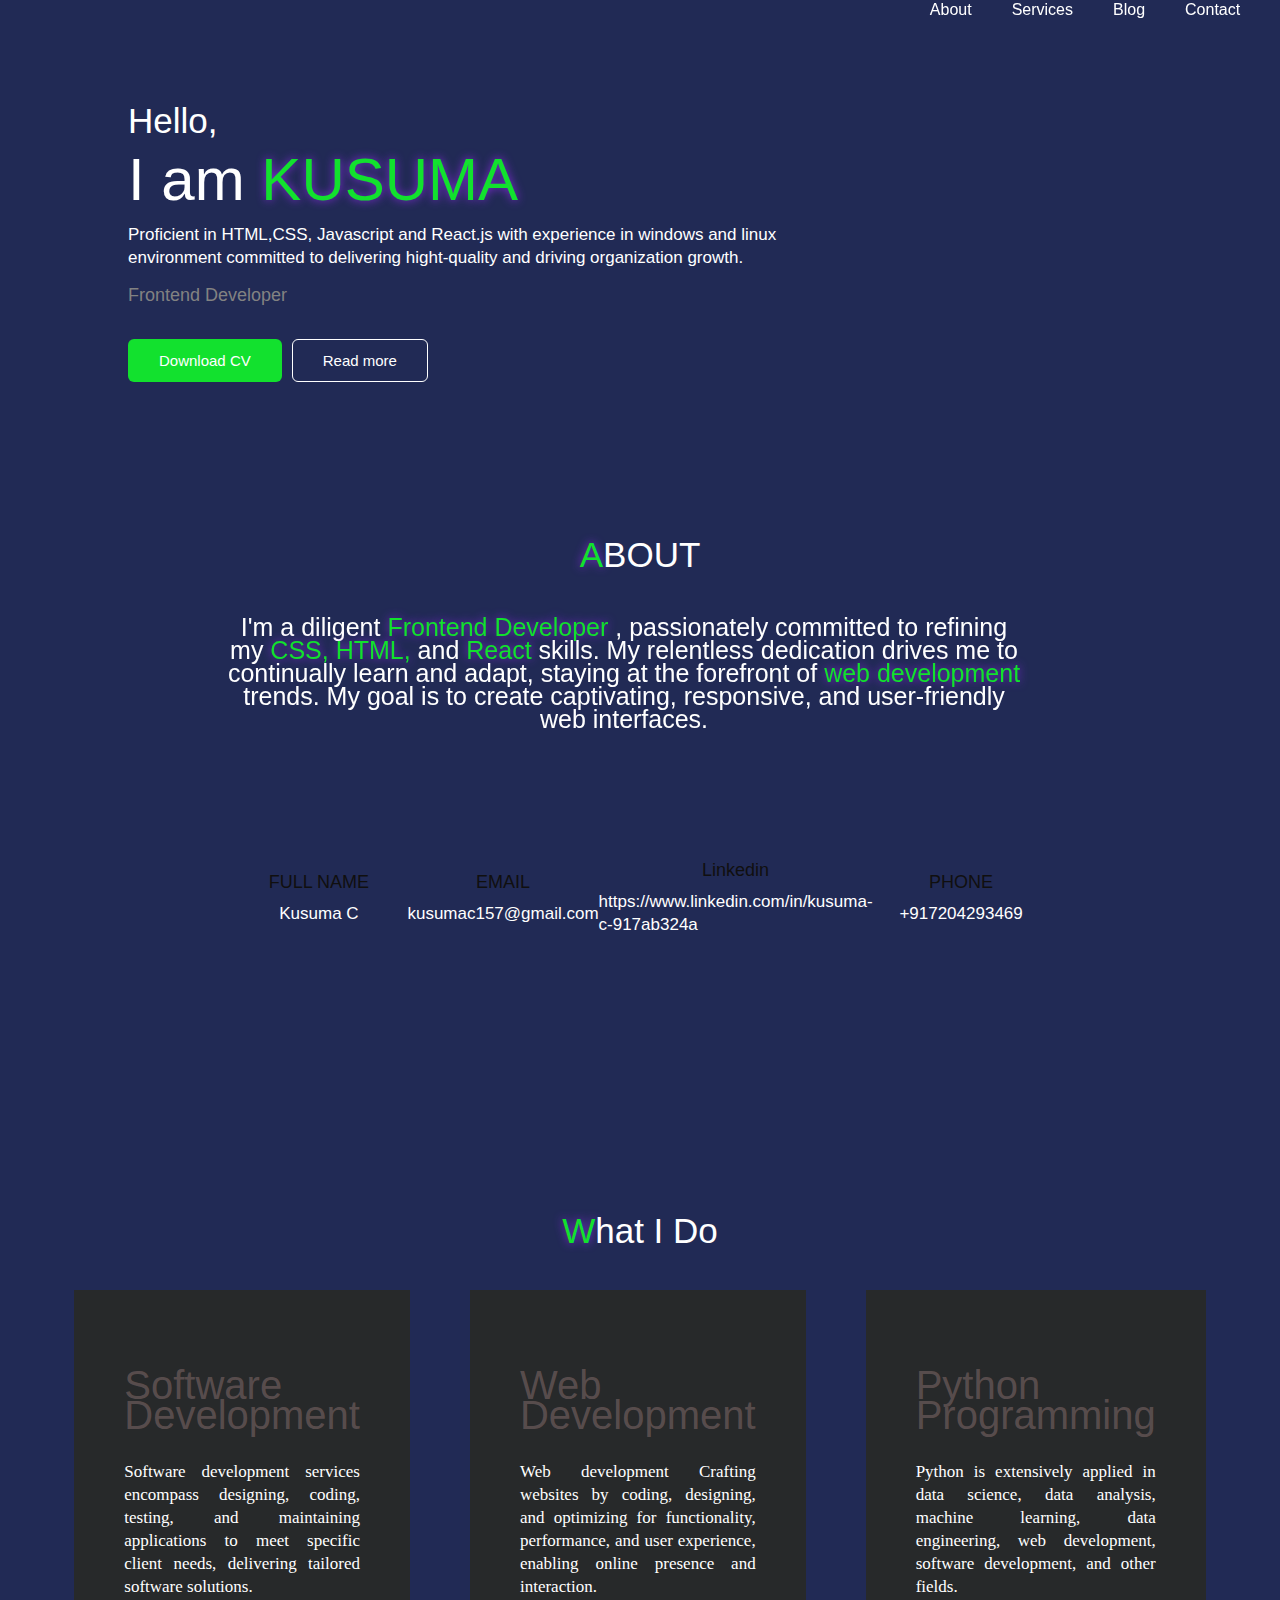
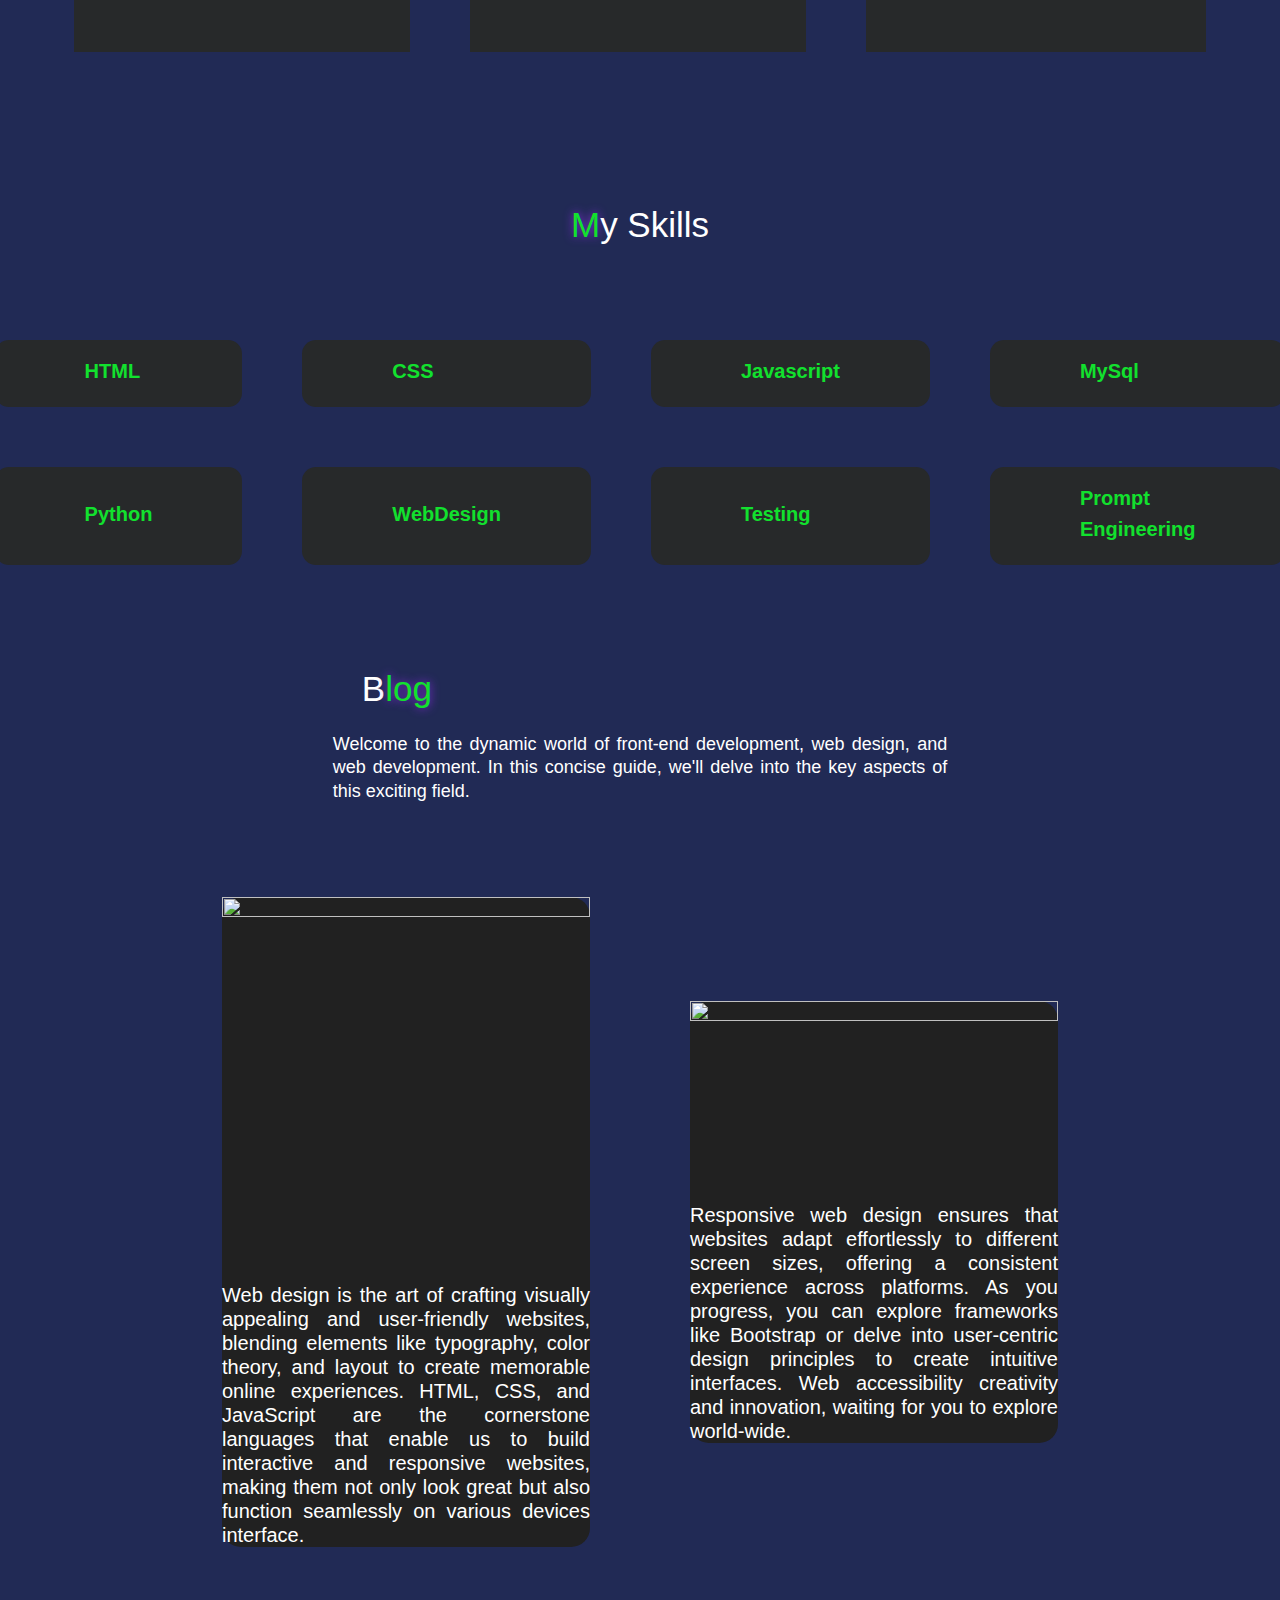
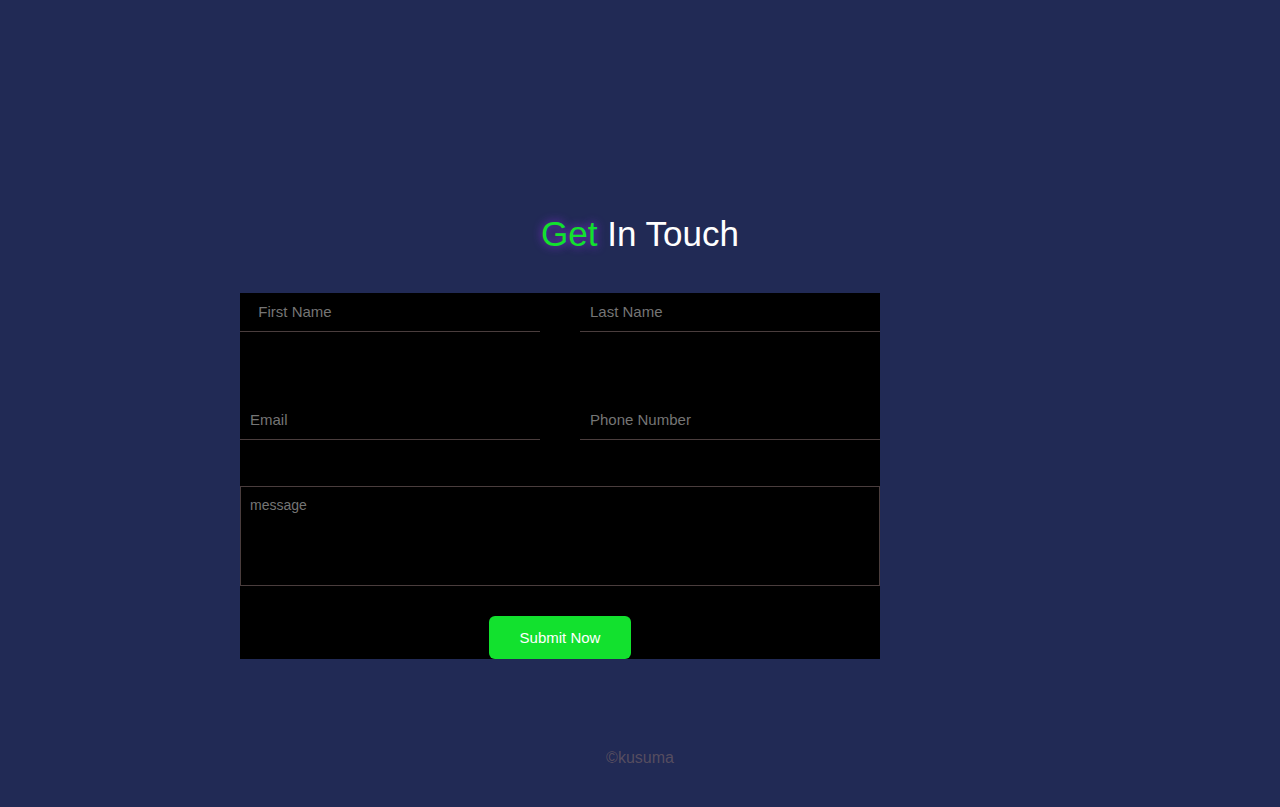
==== index.html @ 108645f9 "Update and rename port.html to index.html" ====
<!DOCTYPE html>
<html lang="en">

<head>
    <meta charset="UTF-8">
    <meta name="viewport" content="width=device-width, initial-scale=1.0">
    <link rel="stylesheet" href="port.css">
    <link rel="stylesheet" href="https://cdnjs.cloudflare.com/ajax/libs/font-awesome/6.4.2/css/all.min.css"/>
    <title> My Portfolio</title>
    
    
</head>

<body>
    <nav>
        <div class="container nav-container">
            <a href="" class="logo">
    
            </a>
            <ul>
                <li><a href="#About">About </a></li>
                <li><a href="#Services">Services</a></li>
                <li><a href="#Blog">Blog</a></li>
                <li><a href="#Contact">Contact </a></li>
            </ul>
        </div>
    </nav>
    <header>
        <div class="header-container container">
            <div class="header-left">
                <h1>
                    Hello,
                    <p class="name"> I am <span>KUSUMA</span></p>
                </h1>
                <p>Proficient in HTML,CSS, Javascript and React.js with
                    experience in windows and linux<br> environment
                    committed to delivering hight-quality and driving organization growth.
                </p>

                <h5>Frontend Developer</h5>
                <br>
                <div class="header-action-aria">
                    <a href="Kusuma C resume edited.pdf" download class="btn btn-primary">Download CV</a>
                    <a href="" class="btn">Read more</a>
                </div>
            </div>
            <div class="header-right">
                <img src="images/photo.jpg" alt="">
            </div>
    </header>
<section id="About">
        <h1><span>A</span>BOUT</h1>
        <div class="container about-container">
            <p>I'm a diligent <span>Frontend Developer </span>, passionately committed to refining my <span> CSS, HTML,
                </span> and <span> React </span> skills. My
                relentless dedication drives me to continually learn and adapt, staying at the forefront of <span>web
                    development</span> trends. My goal is to create captivating, responsive, and user-friendly web
                interfaces.</p>
        </div>
        <div class="about-content">
            <article class="about-article">
                <img src="images/man.png" alt="">
                <h5>FULL NAME</h5>
                <p>Kusuma C</p>

            </article>
            <article class="about-article">
                <img src="images/hlo.svg" alt="">
                <h5>EMAIL</h5>
                <p>kusumac157@gmail.com </p>

            </article>
            <article class="about-article">
                <img src="images/linkedin.png" alt="">
                <h5>Linkedin</h5>
                <p>https://www.linkedin.com/in/kusuma-c-917ab324a</p>

            </article>
            <article class="about-article">
                <img src="images/telephone-call.png" alt="">
                <h5>PHONE </h5>
                <p>+917204293469</p>

            </article>
        </div>
    </section>
 <section id="Services">
        <h1><span>W</span>hat I Do</h1>

        <div class="container services-container">
            <article class="services-article">
                <img src="images/software.png" alt="">
                <h2>Software Development</h2>
                <p>Software development services encompass designing, coding, testing, and maintaining applications to
                    meet specific client needs, delivering tailored software solutions.</p>
            </article>
            <article class="services-article">
                <img src="images/coding.png" alt="">
                <h2>Web
                    Development</h2>
                <p>Web development

                    Crafting websites by coding, designing, and optimizing for functionality, performance, and user
                    experience, enabling online presence and interaction.</p>
            </article>
            <article class="services-article">
                <img src="images/python.png" alt="">
                <h2>Python Programming</h2>
                <p>
        Python is extensively applied in data science, data analysis, machine learning, data engineering, web development, software development, and other fields.</p>
            </article>
        </div>
    </section>

    <section id="skills">
        <h1> <span>M</span>y Skills</h1>
        <div class="container skills-container">
            <article class="skill-article">

                <h4>HTML </h4>
            </article>
            <article class="skill-article">

                <h4>CSS</h4>
            </article>
            <article class="skill-article">

                <h4>Javascript</h4>
            </article>
            <article class="skill-article">

                <h4>MySql</h4>
            </article>
            <article class="skill-article">

                <h4>Python</h4>
            </article>
            <article class="skill-article">

                <h4>WebDesign</h4>
            </article>
            <article class="skill-article">

                <h4>Testing</h4>
            </article>
            <article class="skill-article">

                <h4>Prompt Engineering</h4>
            </article>

        </div>
    </section>


    <section id="Blog">
        <div class="row">
            <div class="header">
                <h1>B<span>log</span></h1>
                <p>Welcome to the dynamic world of front-end development, web design, and web development. In this
                    concise guide, we'll delve into the key aspects of this exciting field.</p>
            </div>
            <div class="content">
                <div class="card">

                    <img src="images/web design (1).jpg" alt="" width="20px" height="20px">
                    <br>
                    <p>
                        Web design is the art of crafting visually appealing and user-friendly websites, blending
                        elements like typography, color theory, and layout to create memorable online experiences. HTML,
                        CSS, and JavaScript are the cornerstone languages that enable us to build interactive and
                        responsive websites, making them not only look great but also function seamlessly on various
                        devices interface.

                    </p>
                </div>
                <div class="card">

                    <img src="images/web design (2).jpg" alt="" width="20px" height="10px">
                    <br>
                    <p>
                        Responsive web design ensures that websites adapt effortlessly to different screen sizes,
                        offering a consistent experience across platforms. As you progress, you can explore frameworks
                        like Bootstrap or delve into user-centric design principles to create intuitive interfaces. Web
                        accessibility creativity and innovation, waiting for you to explore world-wide.

                    </p>
                </div>
            </div>
        </div>
    </section>
    <section id="Contact">
        <h1> <span>Get</span> In Touch</h1>
        <div class="contact-container container">
            <form>
                <div class="form-top">
                    <input type="text" placeholder="  First Name" required>
                    <input type="text" placeholder="Last Name" required>
                    <input type="email" placeholder="Email" required>
                    <input type="number" placeholder="Phone Number" required>

                </div>
                <div class="form-bottom">
                    <textarea name="message" placeholder="message"></textarea>
                    <button type="submit" class="btn btn-primary">Submit Now</button>
                </div>
            </form>
        </div>
    </section>
    <footer>
        &copy;kusuma 

    </footer>
    <script src="main.js"></script>

</body>
</html>
---- port.css ----
* {
  margin: 0;
  padding: 0;
  box-sizing: border-box;
  text-decoration: none;
  list-style: none;
  text-align: justify;
  font-family: "Lucida Grande", "Lucida Sans", Arial, sans-serif;
}
:root {
  --color-white: #ffffff;
  --color-light: #828282;
  --color-primary: #12e12e;
  --color-dark: #27292a;
  --color-border: #7e686895;
  --color-bg: rgb(33, 42, 85);
}
body {
  text-align: justify;
  background: var(--color-bg);
  color: var(--color-white);
}
h1 {
  font-size: 35px;
  font-weight: 40;
  color: white;
  line-height: 30px;
  margin: 1rem 0;
}
h2 {
  margin: 0%;
  font-size: 40px;
  font-weight: 500;
  line-height: 30px;
  color: var(--color-border);
}
h4 {
  font-size: 20px;
  font-weight: 600;
  line-height: 31px;
  color: var(--color-primary);
}
h5 {
  font-size: 18px;
  font-weight: 500;
  line-height: 20px;
  color: rgb(16, 15, 15);
}
p {
  color: var(--color-white);
  font-size: 17px;
  line-height: 23px;
}
.btn {
  display: inline-block;
  width: fit-content;
  border: 1px solid white;
  padding: 12px 30px;
  font-size: 15px;
  font-weight: 500;
  transition: 0.4s ease;
  color: #ffff;
  border-radius: 6px;
}
.btn:hover {
  background: white;
  color: var(--color-bg);
  border-color: transparent;
}
.btn-primary {
  background: var(--color-primary);
  border-color: transparent;
}
.container {
  max-width: 160px;
  width: 90%;
  margin: 0 auto;
}
nav {
  height: 20px;
  width: 100%;
  position: fixed;
  top: 0;
  right: 0;
}
.nav-container {
  height: 100%;
  justify-content: center;
  align-items: center;
  display: flex;
}

ul {
  display: block;
  list-style-type: disc;
  margin-block-start: 1em;
  margin-block-end: 1em;
  margin-inline-start: 950px;
  margin-inline-end: 100px;
  padding-inline-start: 40px;
}
.logo h2 {
  color: white;
  font-size: 32px;
}
.nav-container ul {
  display: flex;
  align-items: center;
  gap: 40px;
}
.nav-container ul li a {
  color: #ffffff;
  font-size: 16px;
  font-weight: 400;
  transition: 0.4s ease;
}
.nav-container ul li a:hover {
  color: var(--color-primary);
}
span {
  color: var(--color-primary);
  text-shadow: 0 0 10px blueviolet;
}
header {
  margin-top: 90px;
}

.header-container {
  display: grid;
  grid-template-columns: 548% 120%;
  align-items: center;
  margin-left: 10%;
}
img {
  width: 170%;
  display: block;
}
.header-container p {
  width: 90%;
  margin: 2rem 0 1rem;
  font-style: normal;
}
.name {
  width: 50px;
  font-size: 60px;
  font-weight: 500;
}
.header-container h5 {
  margin: 1rem 0;
  color: var(--color-light);
}
.header-action-aria {
  display: flex;
  gap: 10px;
  align-items: center;
}
#About {
  padding-top: 0px;
}
section > h1 {
  text-align: center;
  margin-bottom: 44px;
  margin-top: 158px;
}
.about-container p {
  margin: 2px auto;
  width: 62%;
  position: absolute;
  margin-left: -26%;
  font-style: normal;
  font-weight: 55px;
  text-align: center;
  font-size: 25px;
}

.about-content {
  margin-top: 600%;
  display: grid;
  margin: 280px 18%;
  grid-template-columns: repeat(4, 1fr);
  justify-content: center;
  align-items: center;
}
.about-article {
  display: flex;
  justify-content: center;
  align-items: center;
  flex-direction: column;
  margin: auto;
  gap: 10px;
  text-align: center;
}
.about-article img {
  width: 62px;
}
#Services {
  padding-top: 0px;
}

.services-container {
  display: grid;
  grid-template-columns: repeat(3, 1fr);
  gap: 60px;
  margin-top: 40px;
  justify-content: center;
}
.services-article {
  background: var(--color-dark);
  display: flex;
  flex-direction: column;
  gap: 30px;
  padding: 50px;
  border-bottom: 4px solid transparent;
}
.services-article:hover {
  border-color: var(--color-primary);
}
.services-article img {
  width: 40px;
}
.services-article p {
  font-family: "Times New Roman", Times, serif;
}

#skills {
  padding-top: 0px;
}

.skills-container {
  display: grid;
  grid-template-columns: repeat(4, 1fr);
  gap: 60px;
  margin-top: 100px;
  justify-content: center;
  text-align: center;
}
.skill-article {
  background-color: var(--color-dark);
  display: flex;
  flex-direction: column;
  text-align: center;
  justify-content: center;
  padding: 16px 90px;
  border-radius: 14px;

  border-bottom: 4px solid transparent;
}
.skill-article:hover {
  border-color: var(--color-primary);
}

#Blog .row {
  width: 80%;
  margin: auto;
}
#Blog .row .header {
  width: 60%;
  text-align: center;
  margin: auto;
}
#Blog .row .header h1 {
  padding-top: 80px;
  gap: 19px;
}
.header h1 {
  margin: 29px;
}
#Blog .row .header p {
  margin-top: 15px;
  font-size: 18px;
  line-height: 1.3;
}
.content .card img {
  width: 100%;
  height: auto;
}
.content .card p {
  font-size: 20px;
  line-height: 1.2;
}
.content {
  display: flex;
  align-items: center;
  justify-content: space-between;
  margin: 44px;
}
.content .card {
  flex: 2;
  margin: 50px 50px;
  box-shadow: 0px 4px 0px rgba(0, 0, 0, 0, 1);
  background-color: #212121;
  border-radius: 19px;
}

#Contact {
  padding-top: 20px;
}
.contact-container {
  margin-top: 40px;
}
form {
  width: 50%;
  height: auto;
  margin: 0 auto;
  position: absolute;
  margin-left: -25%;
  background-color: black;
}
.form-top {
  display: grid;
  grid-template-columns: 1fr 1fr;
  gap: 40px;
}
form input {
  padding: 10px;
  background: transparent;
  margin-bottom: 30px;
  color: var(--color-light);
  border: none;
  box-shadow: 0 1px 0 0 var(--color-border);
  transition: 0.4s ease;
  font-size: 15px;
  line-height: 18px;
  font-weight: 500;
}
form input:focus {
  border-bottom: 1px solid blueviolet;
  color: var(--color-primary);
  box-shadow: none;
}
.form-bottom {
  display: flex;
  flex-direction: column;
  gap: 30px;
  align-items: center;
}
.form-bottom textarea {
  width: 100%;
  padding: 9px;
  height: 100px;
  background: transparent;
  resize: none;
  font-size: 14px;
  line-height: 18px;
  font-weight: 500;
  margin-top: 17px;
  border: 1px solid var(--color-border);
  color: var(--color-primary);
}
.form-bottom textarea :focus {
  border-bottom: 1px solid blueviolet;
}

footer {
  margin-top: 500px;
  margin-bottom: 40px;
  text-align: center;
  color: var(--color-border);
}
.naWinScroll {
  background: var(--color-dark);
  box-shadow: 0 0.1rem rgba(0, 0, 0, 0, 7);
}
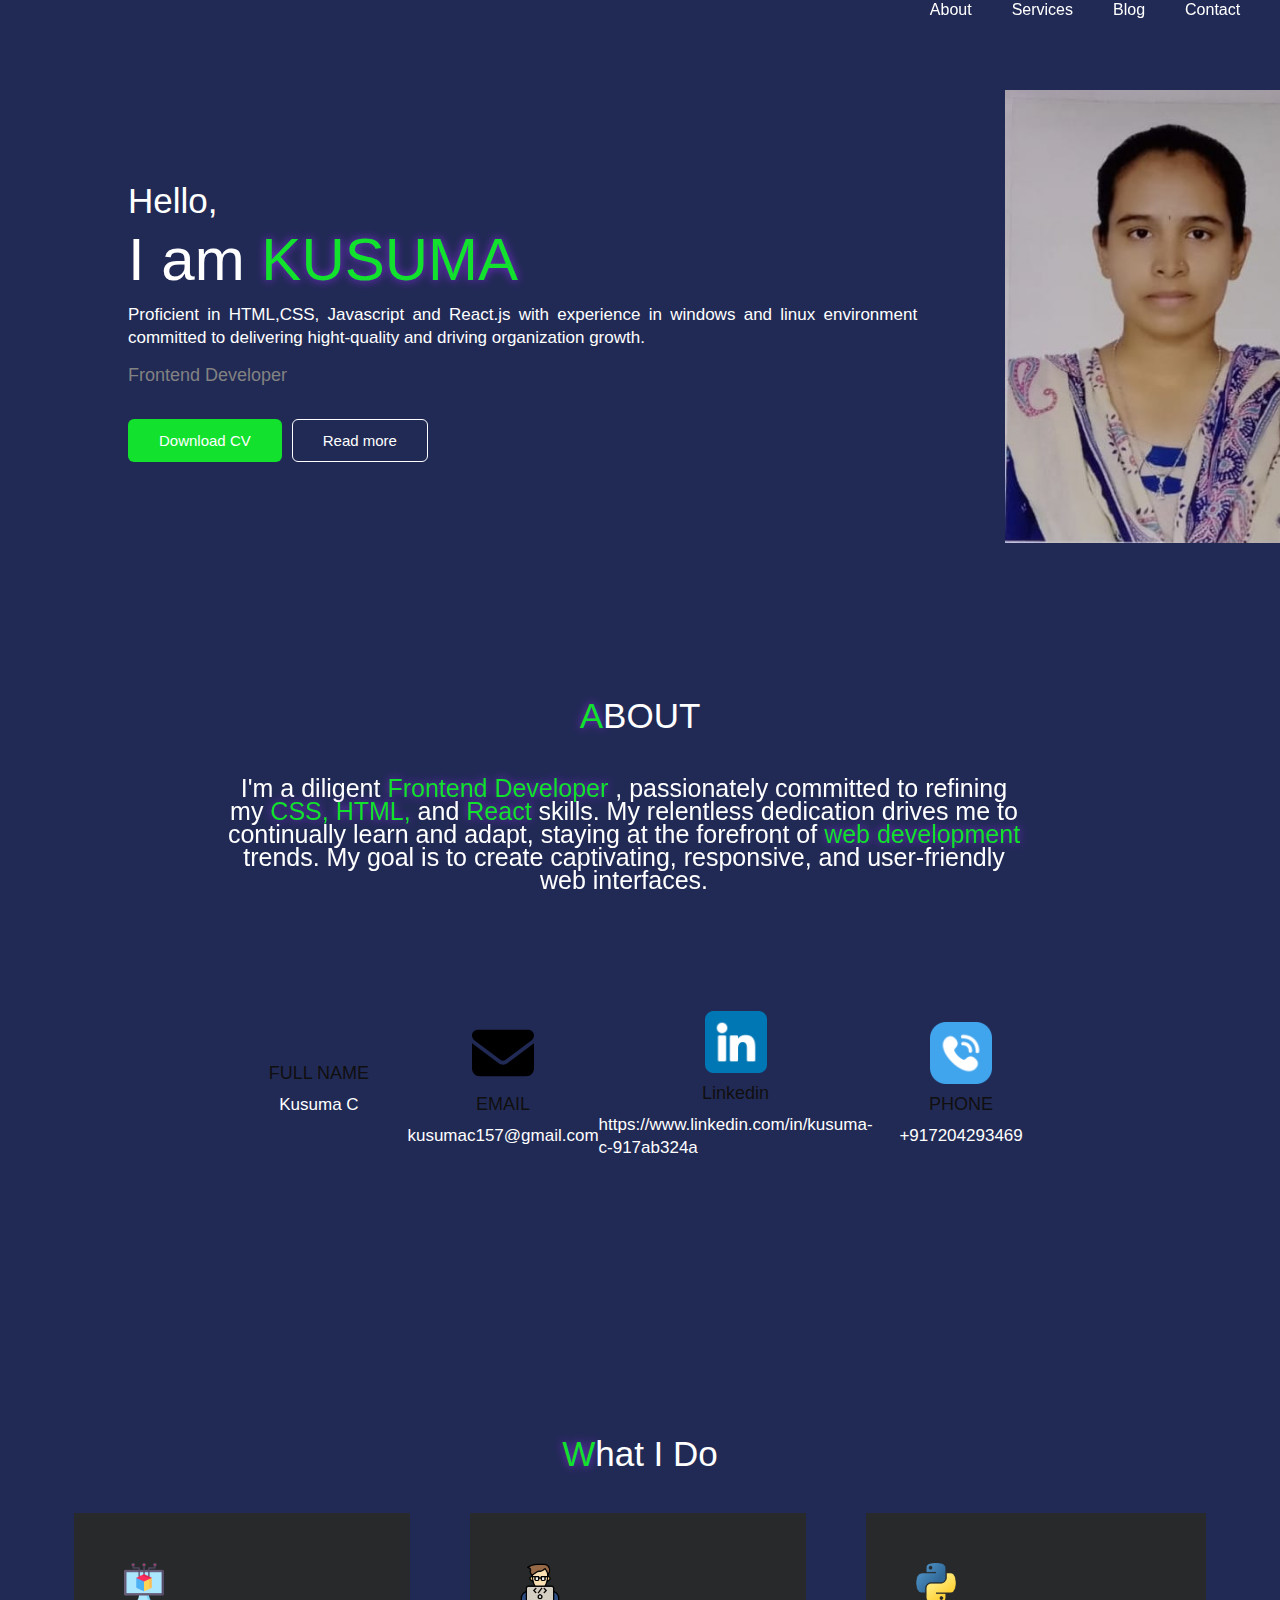
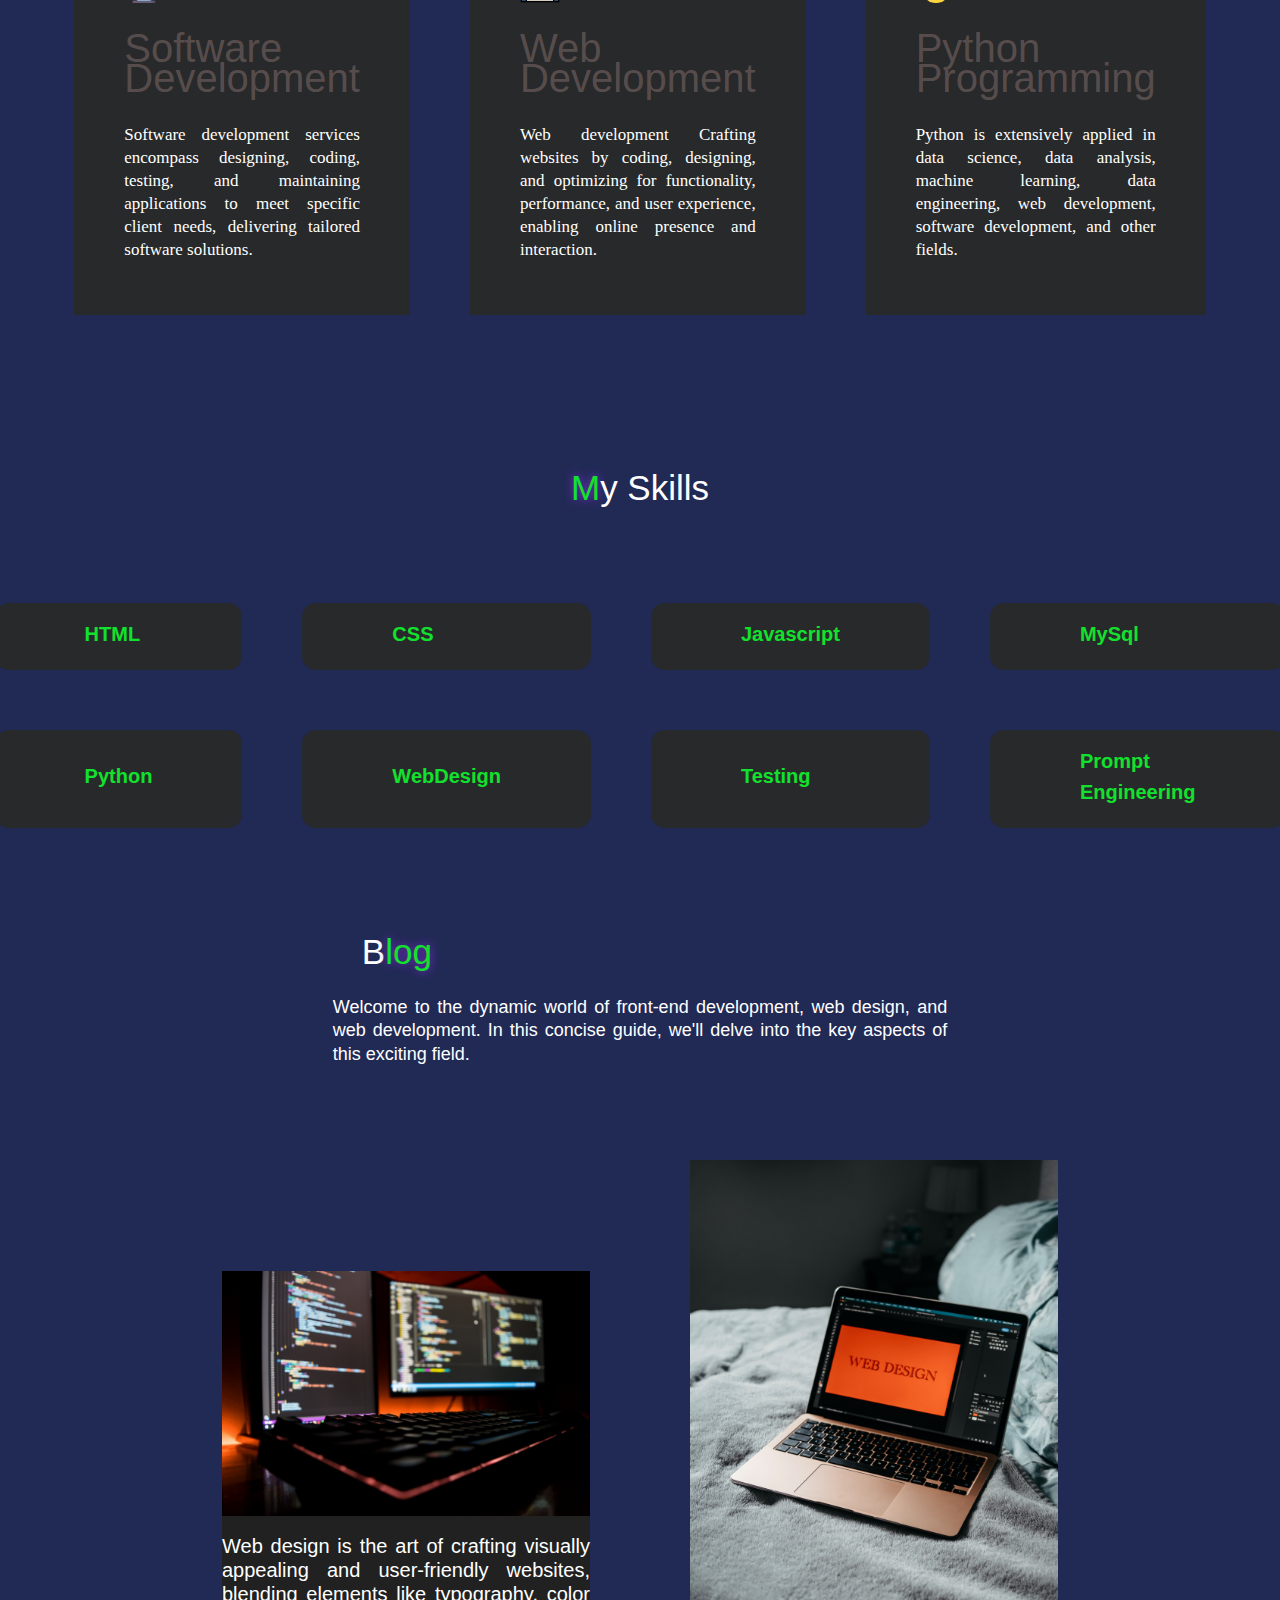
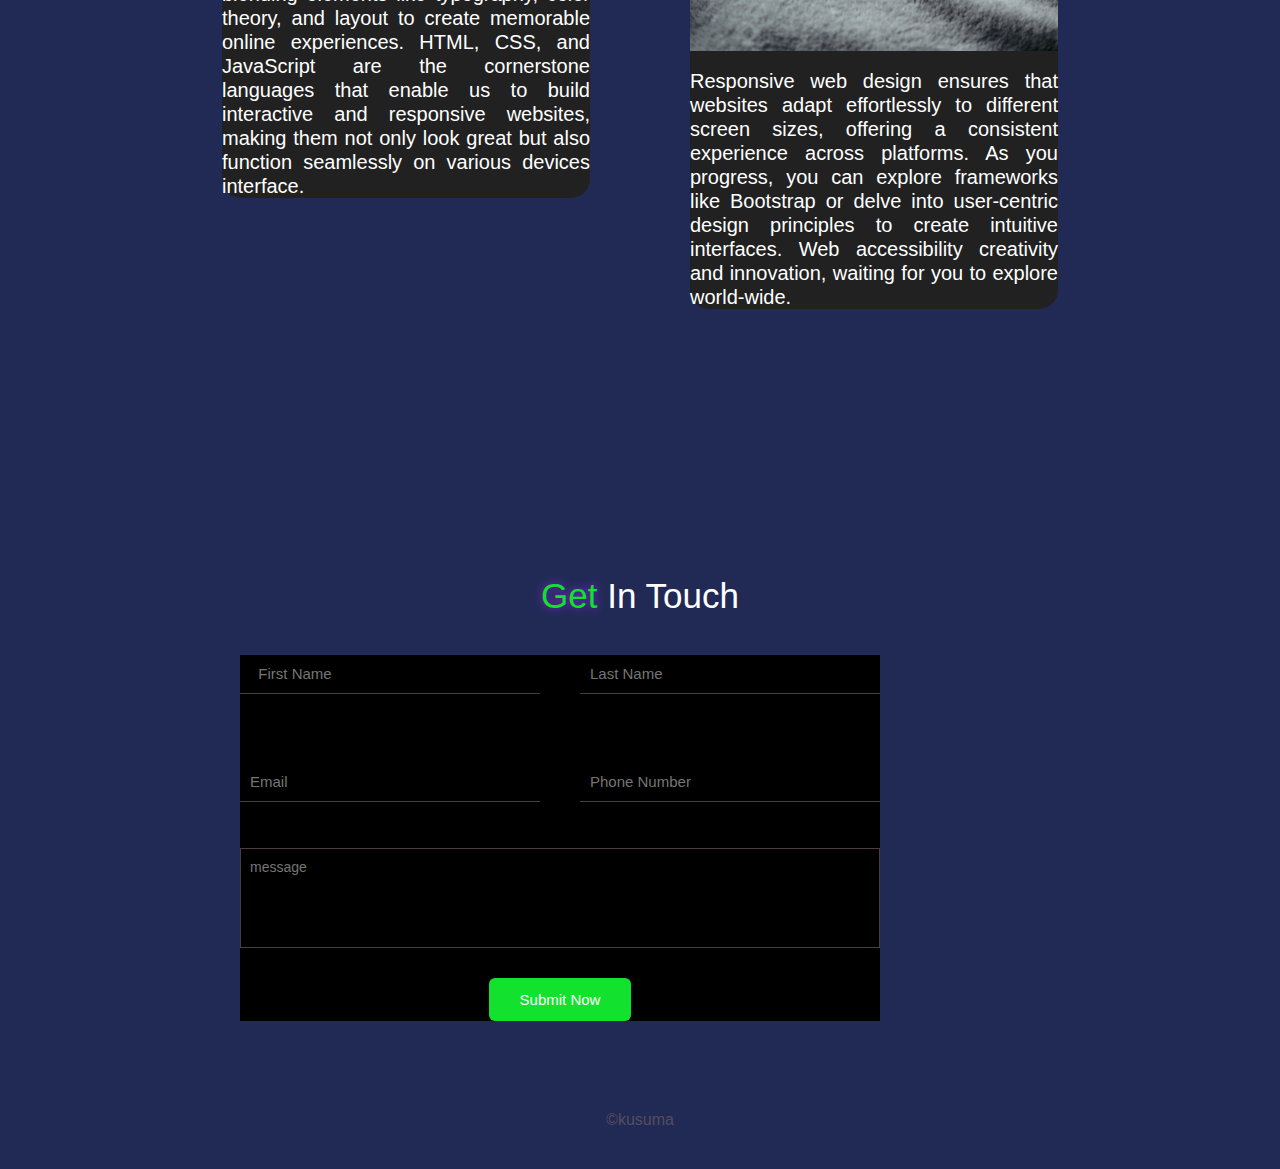
==== commit 739c1a8b: "Update index.html" ====
--- a/index.html
+++ b/index.html
@@ -5,24 +5,26 @@
     <meta charset="UTF-8">
     <meta name="viewport" content="width=device-width, initial-scale=1.0">
     <link rel="stylesheet" href="port.css">
-    <link rel="stylesheet" href="https://cdnjs.cloudflare.com/ajax/libs/font-awesome/6.4.2/css/all.min.css"/>
+    <link rel="stylesheet" href="https://cdnjs.cloudflare.com/ajax/libs/font-awesome/6.4.2/css/all.min.css" />
     <title> My Portfolio</title>
-    
-    
+
+
 </head>
 
 <body>
     <nav>
         <div class="container nav-container">
             <a href="" class="logo">
-    
+
             </a>
-            <ul>
-                <li><a href="#About">About </a></li>
-                <li><a href="#Services">Services</a></li>
-                <li><a href="#Blog">Blog</a></li>
-                <li><a href="#Contact">Contact </a></li>
-            </ul>
+            <div id="links">
+                <ul>
+                    <li><a href="#About">About </a></li>
+                    <li><a href="#Services">Services</a></li>
+                    <li><a href="#Blog">Blog</a></li>
+                    <li><a href="#Contact">Contact </a></li>
+                </ul>
+            </div>
         </div>
     </nav>
     <header>
@@ -33,7 +35,7 @@
                     <p class="name"> I am <span>KUSUMA</span></p>
                 </h1>
                 <p>Proficient in HTML,CSS, Javascript and React.js with
-                    experience in windows and linux<br> environment
+                    experience in windows and linux environment
                     committed to delivering hight-quality and driving organization growth.
                 </p>
 
@@ -48,7 +50,7 @@
                 <img src="images/photo.jpg" alt="">
             </div>
     </header>
-<section id="About">
+    <section id="About">
         <h1><span>A</span>BOUT</h1>
         <div class="container about-container">
             <p>I'm a diligent <span>Frontend Developer </span>, passionately committed to refining my <span> CSS, HTML,
@@ -58,22 +60,22 @@
                 interfaces.</p>
         </div>
         <div class="about-content">
-            <article class="about-article">
+            <article class="about-article" id="fn">
                 <img src="images/man.png" alt="">
                 <h5>FULL NAME</h5>
                 <p>Kusuma C</p>
 
             </article>
-            <article class="about-article">
+            <article class="about-article" id="em">
                 <img src="images/hlo.svg" alt="">
                 <h5>EMAIL</h5>
                 <p>kusumac157@gmail.com </p>
 
             </article>
             <article class="about-article">
-                <img src="images/linkedin.png" alt="">
-                <h5>Linkedin</h5>
-                <p>https://www.linkedin.com/in/kusuma-c-917ab324a</p>
+                <img src="images/linkedin.png" alt="" id="lin">
+                <h5 id="lin">Linkedin</h5>
+                <p id="linn">https://www.linkedin.com/in/kusuma-c-917ab324a</p>
 
             </article>
             <article class="about-article">
@@ -84,7 +86,7 @@
             </article>
         </div>
     </section>
- <section id="Services">
+    <section id="Services">
         <h1><span>W</span>hat I Do</h1>
 
         <div class="container services-container">
@@ -107,7 +109,8 @@
                 <img src="images/python.png" alt="">
                 <h2>Python Programming</h2>
                 <p>
-        Python is extensively applied in data science, data analysis, machine learning, data engineering, web development, software development, and other fields.</p>
+                    Python is extensively applied in data science, data analysis, machine learning, data engineering,
+                    web development, software development, and other fields.</p>
             </article>
         </div>
     </section>
@@ -115,6 +118,7 @@
     <section id="skills">
         <h1> <span>M</span>y Skills</h1>
         <div class="container skills-container">
+
             <article class="skill-article">
 
                 <h4>HTML </h4>
@@ -123,6 +127,7 @@
 
                 <h4>CSS</h4>
             </article>
+
             <article class="skill-article">
 
                 <h4>Javascript</h4>
@@ -207,10 +212,11 @@
         </div>
     </section>
     <footer>
-        &copy;kusuma 
+        &copy;kusuma
 
     </footer>
     <script src="main.js"></script>
 
 </body>
+
 </html>
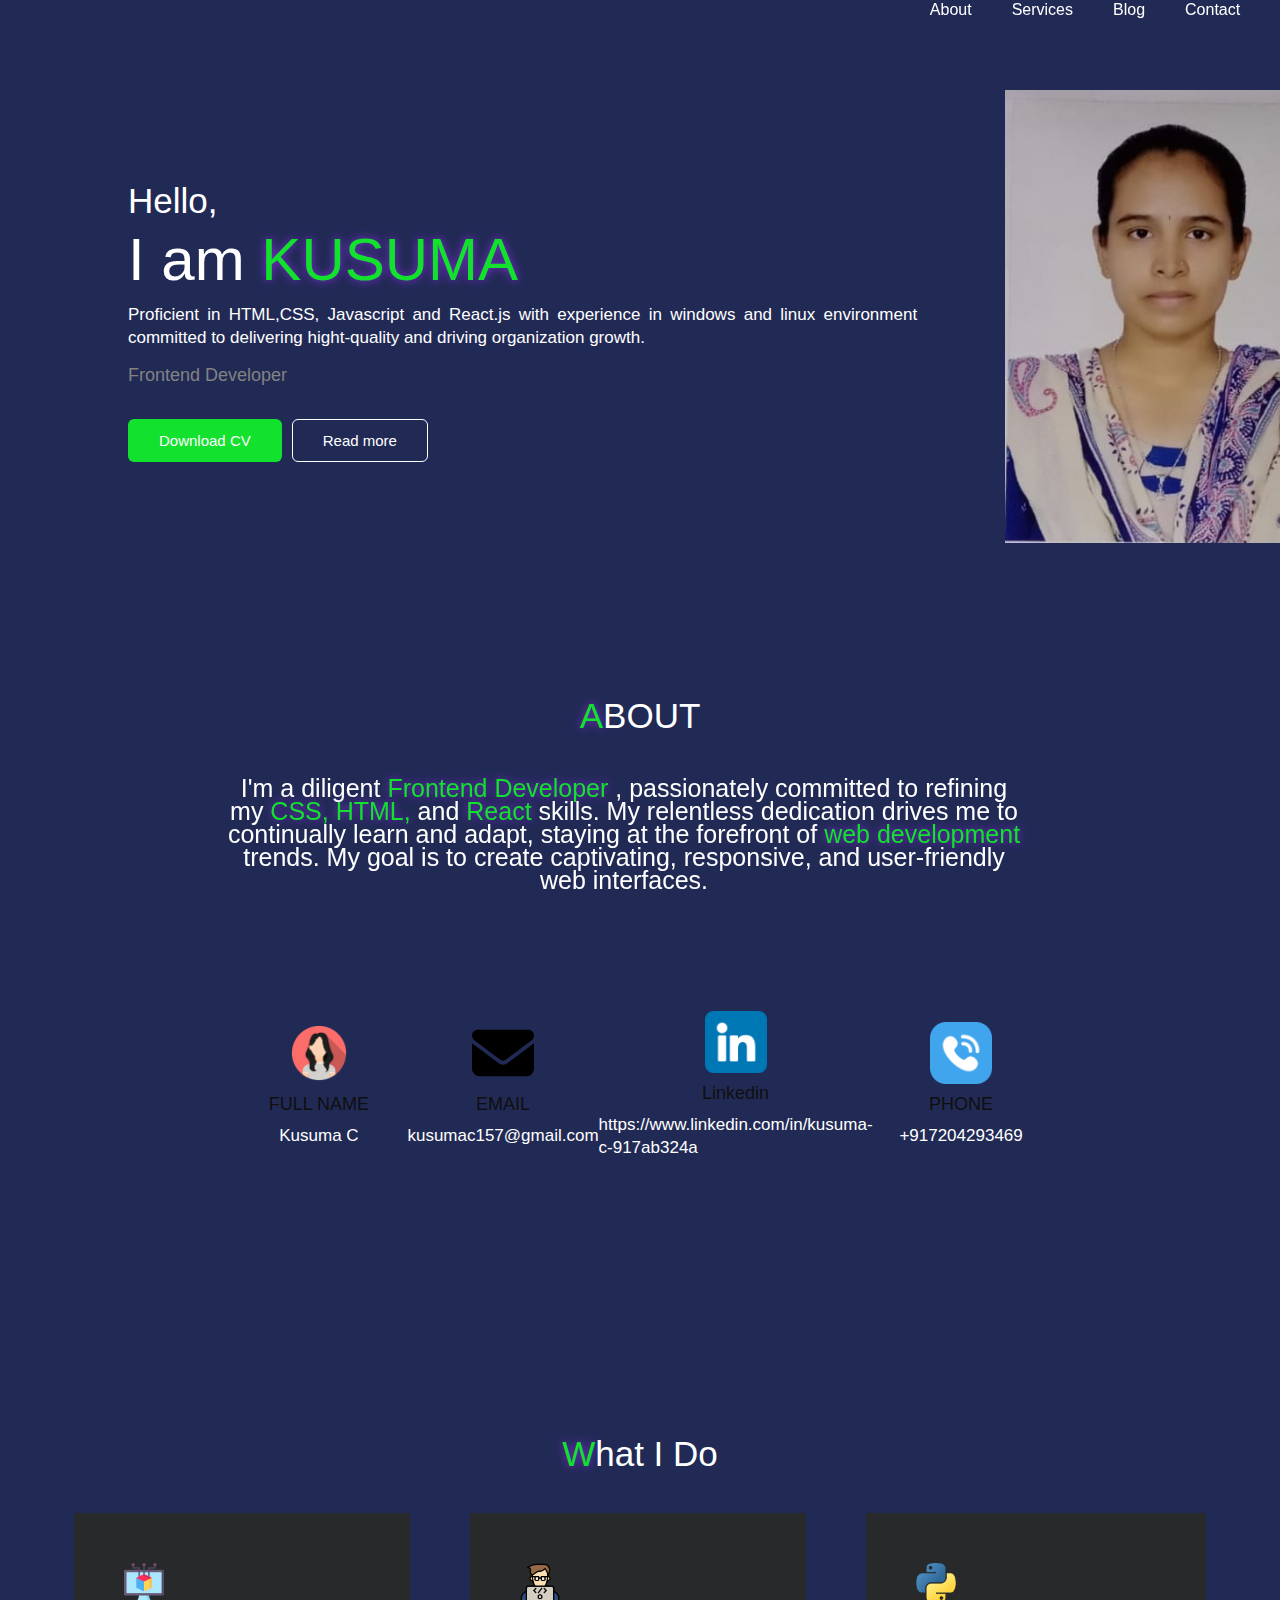
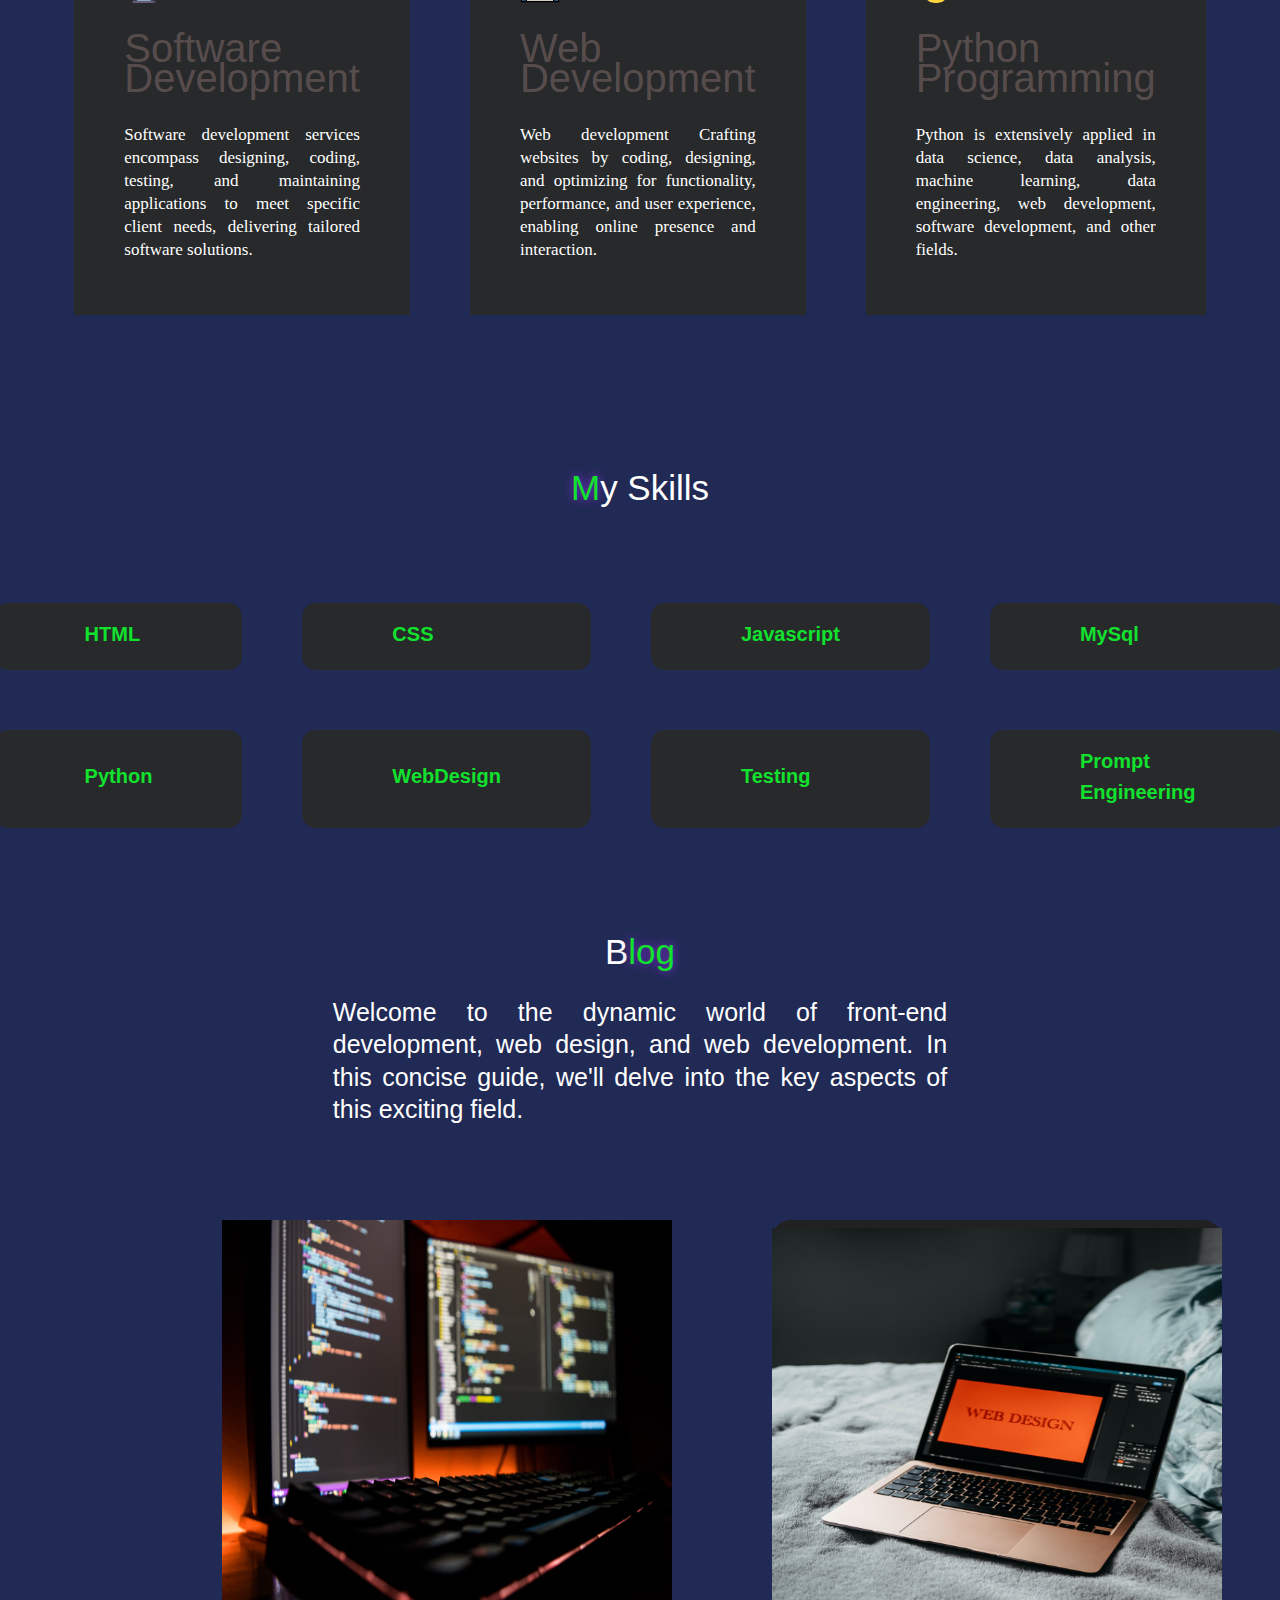
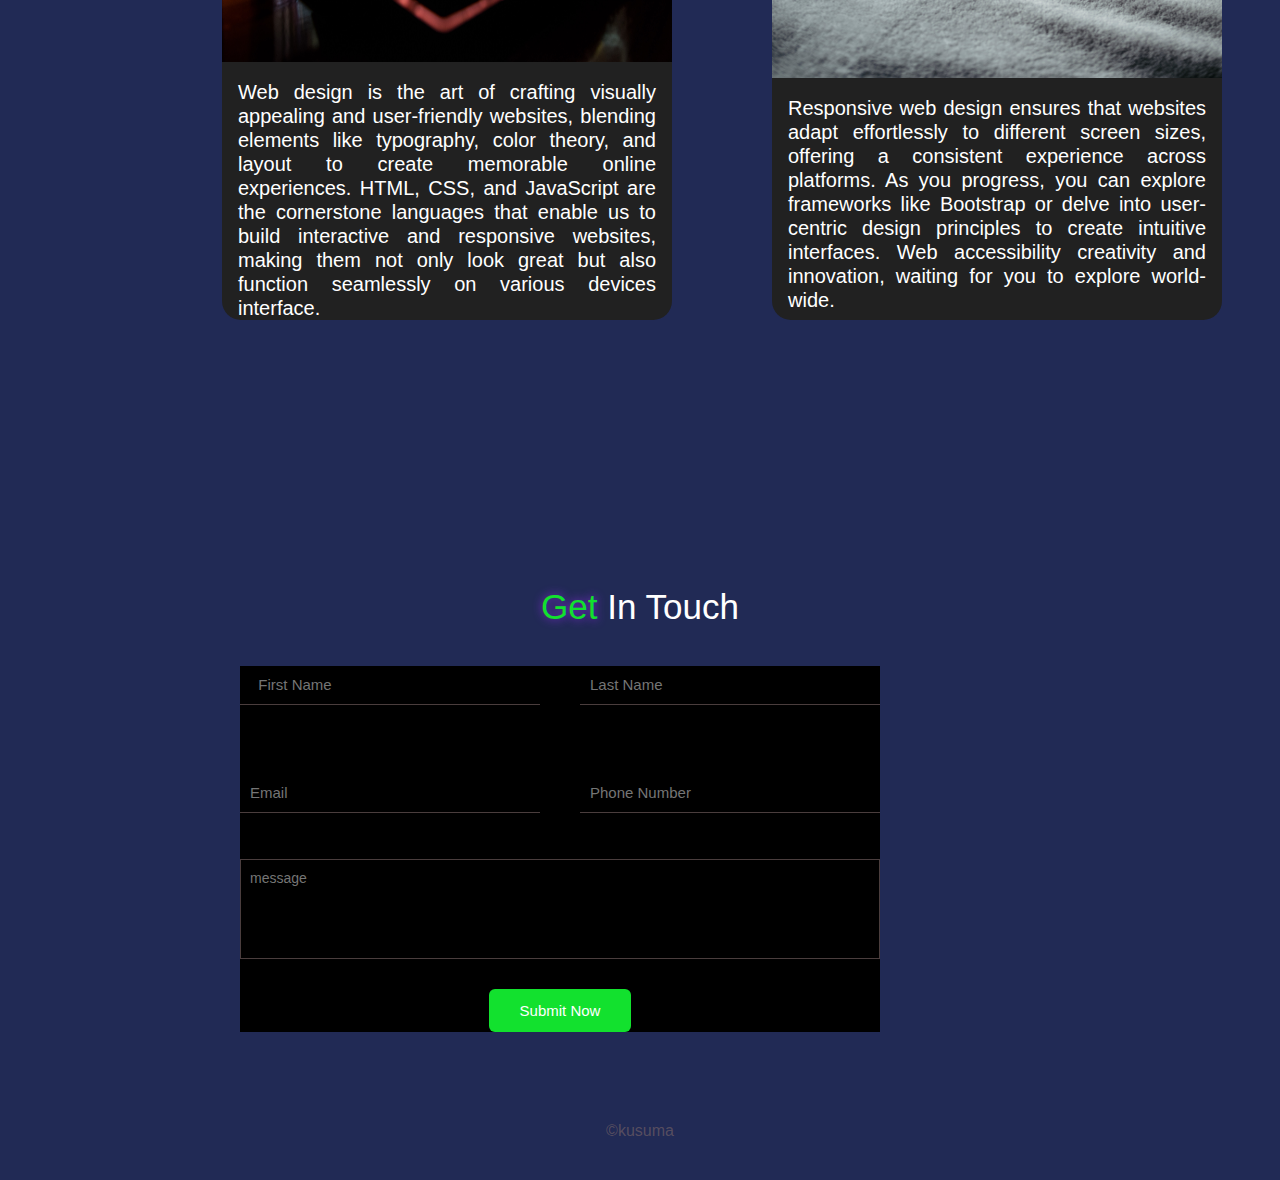
==== commit 644fd951: "Update index.html" ====
--- a/index.html
+++ b/index.html
@@ -61,7 +61,7 @@
         </div>
         <div class="about-content">
             <article class="about-article" id="fn">
-                <img src="images/man.png" alt="">
+                <img src="images/girl.png" alt="">
                 <h5>FULL NAME</h5>
                 <p>Kusuma C</p>
 
--- a/port.css
+++ b/port.css
@@ -7,6 +7,7 @@
   text-align: justify;
   font-family: "Lucida Grande", "Lucida Sans", Arial, sans-serif;
 }
+
 :root {
   --color-white: #ffffff;
   --color-light: #828282;
@@ -15,11 +16,13 @@
   --color-border: #7e686895;
   --color-bg: rgb(33, 42, 85);
 }
+
 body {
   text-align: justify;
   background: var(--color-bg);
   color: var(--color-white);
 }
+
 h1 {
   font-size: 35px;
   font-weight: 40;
@@ -27,6 +30,7 @@
   line-height: 30px;
   margin: 1rem 0;
 }
+
 h2 {
   margin: 0%;
   font-size: 40px;
@@ -34,23 +38,27 @@
   line-height: 30px;
   color: var(--color-border);
 }
+
 h4 {
   font-size: 20px;
   font-weight: 600;
   line-height: 31px;
   color: var(--color-primary);
 }
+
 h5 {
   font-size: 18px;
   font-weight: 500;
   line-height: 20px;
   color: rgb(16, 15, 15);
 }
+
 p {
   color: var(--color-white);
   font-size: 17px;
   line-height: 23px;
 }
+
 .btn {
   display: inline-block;
   width: fit-content;
@@ -62,20 +70,24 @@
   color: #ffff;
   border-radius: 6px;
 }
+
 .btn:hover {
   background: white;
   color: var(--color-bg);
   border-color: transparent;
 }
+
 .btn-primary {
   background: var(--color-primary);
   border-color: transparent;
 }
+
 .container {
   max-width: 160px;
   width: 90%;
   margin: 0 auto;
 }
+
 nav {
   height: 20px;
   width: 100%;
@@ -83,6 +95,7 @@
   top: 0;
   right: 0;
 }
+
 .nav-container {
   height: 100%;
   justify-content: center;
@@ -99,28 +112,34 @@
   margin-inline-end: 100px;
   padding-inline-start: 40px;
 }
+
 .logo h2 {
   color: white;
   font-size: 32px;
 }
+
 .nav-container ul {
   display: flex;
   align-items: center;
   gap: 40px;
 }
+
 .nav-container ul li a {
   color: #ffffff;
   font-size: 16px;
   font-weight: 400;
   transition: 0.4s ease;
 }
+
 .nav-container ul li a:hover {
   color: var(--color-primary);
 }
+
 span {
   color: var(--color-primary);
   text-shadow: 0 0 10px blueviolet;
 }
+
 header {
   margin-top: 90px;
 }
@@ -131,37 +150,45 @@
   align-items: center;
   margin-left: 10%;
 }
+
 img {
   width: 170%;
   display: block;
 }
+
 .header-container p {
   width: 90%;
   margin: 2rem 0 1rem;
   font-style: normal;
 }
+
 .name {
   width: 50px;
   font-size: 60px;
   font-weight: 500;
 }
+
 .header-container h5 {
   margin: 1rem 0;
   color: var(--color-light);
 }
+
 .header-action-aria {
   display: flex;
   gap: 10px;
   align-items: center;
 }
+
 #About {
   padding-top: 0px;
 }
-section > h1 {
+
+section>h1 {
   text-align: center;
   margin-bottom: 44px;
   margin-top: 158px;
 }
+
 .about-container p {
   margin: 2px auto;
   width: 62%;
@@ -181,6 +208,7 @@
   justify-content: center;
   align-items: center;
 }
+
 .about-article {
   display: flex;
   justify-content: center;
@@ -190,9 +218,11 @@
   gap: 10px;
   text-align: center;
 }
+
 .about-article img {
   width: 62px;
 }
+
 #Services {
   padding-top: 0px;
 }
@@ -204,6 +234,7 @@
   margin-top: 40px;
   justify-content: center;
 }
+
 .services-article {
   background: var(--color-dark);
   display: flex;
@@ -212,12 +243,15 @@
   padding: 50px;
   border-bottom: 4px solid transparent;
 }
+
 .services-article:hover {
   border-color: var(--color-primary);
 }
+
 .services-article img {
   width: 40px;
 }
+
 .services-article p {
   font-family: "Times New Roman", Times, serif;
 }
@@ -234,6 +268,7 @@
   justify-content: center;
   text-align: center;
 }
+
 .skill-article {
   background-color: var(--color-dark);
   display: flex;
@@ -245,6 +280,7 @@
 
   border-bottom: 4px solid transparent;
 }
+
 .skill-article:hover {
   border-color: var(--color-primary);
 }
@@ -253,37 +289,62 @@
   width: 80%;
   margin: auto;
 }
+
 #Blog .row .header {
   width: 60%;
   text-align: center;
   margin: auto;
 }
+
 #Blog .row .header h1 {
   padding-top: 80px;
   gap: 19px;
-}
+  text-align: center;
+}
+
 .header h1 {
   margin: 29px;
 }
+
+
 #Blog .row .header p {
   margin-top: 15px;
-  font-size: 18px;
+  font-size: 25px;
   line-height: 1.3;
 }
+
+.content .card {
+  width: 500px;
+  height: 700px;
+  display: flex;
+  flex-direction: column;
+  justify-content: center;
+  align-items: center;
+}
+
+.content .card:hover {
+  border-width: 1.5px;
+  border-bottom: #12e12e;
+}
+
 .content .card img {
-  width: 100%;
-  height: auto;
-}
+  width: 450px;
+  height: 450px;
+}
+
 .content .card p {
   font-size: 20px;
   line-height: 1.2;
-}
+  padding: 0px 16px 0px 16px
+}
+
 .content {
   display: flex;
   align-items: center;
   justify-content: space-between;
   margin: 44px;
 }
+
 .content .card {
   flex: 2;
   margin: 50px 50px;
@@ -295,9 +356,12 @@
 #Contact {
   padding-top: 20px;
 }
+
 .contact-container {
   margin-top: 40px;
-}
+
+}
+
 form {
   width: 50%;
   height: auto;
@@ -306,11 +370,13 @@
   margin-left: -25%;
   background-color: black;
 }
+
 .form-top {
   display: grid;
   grid-template-columns: 1fr 1fr;
   gap: 40px;
 }
+
 form input {
   padding: 10px;
   background: transparent;
@@ -323,17 +389,20 @@
   line-height: 18px;
   font-weight: 500;
 }
+
 form input:focus {
   border-bottom: 1px solid blueviolet;
   color: var(--color-primary);
   box-shadow: none;
 }
+
 .form-bottom {
   display: flex;
   flex-direction: column;
   gap: 30px;
   align-items: center;
 }
+
 .form-bottom textarea {
   width: 100%;
   padding: 9px;
@@ -347,6 +416,7 @@
   border: 1px solid var(--color-border);
   color: var(--color-primary);
 }
+
 .form-bottom textarea :focus {
   border-bottom: 1px solid blueviolet;
 }
@@ -357,7 +427,171 @@
   text-align: center;
   color: var(--color-border);
 }
+
 .naWinScroll {
   background: var(--color-dark);
   box-shadow: 0 0.1rem rgba(0, 0, 0, 0, 7);
 }
+
+
+@media (max-width:450px) {
+
+
+
+  nav {
+    position: fixed;
+    width: 100%;
+    background-color: #212121;
+    height: 40px;
+  }
+
+  .nav-container #links {
+    margin-left: -800px;
+    display: flex;
+    flex-direction: row;
+    justify-content: space-around;
+
+
+  }
+
+  .container {
+    max-width: 30px;
+  }
+
+  .nav-container #links li a {
+    font-size: 13px;
+    margin-left: -10px;
+  }
+
+  .header-container .header-left {
+    width: 350px;
+  }
+
+  .header-container .header-left h1 {
+    font-size: 20px;
+  }
+
+  .header-container .header-left h1 p {
+    width: 100%;
+    font-size: 30px;
+  }
+
+  .header-container .header-left p {
+    font-size: 13px;
+    width: 100%;
+    text-align: justify;
+  }
+
+  .header-container .header-right img {
+    display: none;
+  }
+
+  .about-container p {
+    font-size: 14px;
+    text-align: justify;
+    width: 90%;
+
+  }
+
+  .about-container {
+    margin-left: 120px;
+  }
+
+  .about-content {
+    display: flex;
+    flex-direction: column;
+    justify-content: space-between;
+    align-items: center;
+
+  }
+
+  .about-article {
+    margin-top: 25px;
+
+  }
+
+  .about-article #lin {
+    margin-left: -7px;
+  }
+
+  .about-article #linn {
+    margin-left: -40px;
+  }
+
+  .services-container {
+    display: flex;
+    flex-direction: column;
+    align-items: center;
+  }
+
+  .skill-article {
+    margin-left: -90px;
+  }
+
+  .skills-container {
+    display: flex;
+    flex-direction: column;
+    justify-content: space-between;
+  }
+
+  .skill-article h4 {
+    margin-left: -40px;
+    font-size: 20px;
+  }
+
+  #Blog .row .header {
+    width: 380px;
+  }
+
+  #Blog .row .header p {
+    font-size: 15px;
+    width: 90%;
+    text-align: justify;
+  }
+
+  #Blog .content {
+    display: flex;
+    flex-direction: column;
+  }
+
+  .content .card {
+    width: 380px;
+    height: 600px;
+
+  }
+
+  .content {
+    margin-top: -10px;
+  }
+
+  .content .card img {
+    width: 350px;
+    height: 250px;
+    margin-top: 10px;
+  }
+
+  .content .card p {
+    font-size: 15px;
+    margin-bottom: 10px;
+
+  }
+
+  .contact-container form {
+    width: 350px;
+
+  }
+
+  .contact-container {
+    margin-left: 130px;
+  }
+
+  .form-top {
+    display: flex;
+    flex-direction: column;
+  }
+
+  footer {
+    height: 90px;
+    width: auto;
+  }
+}
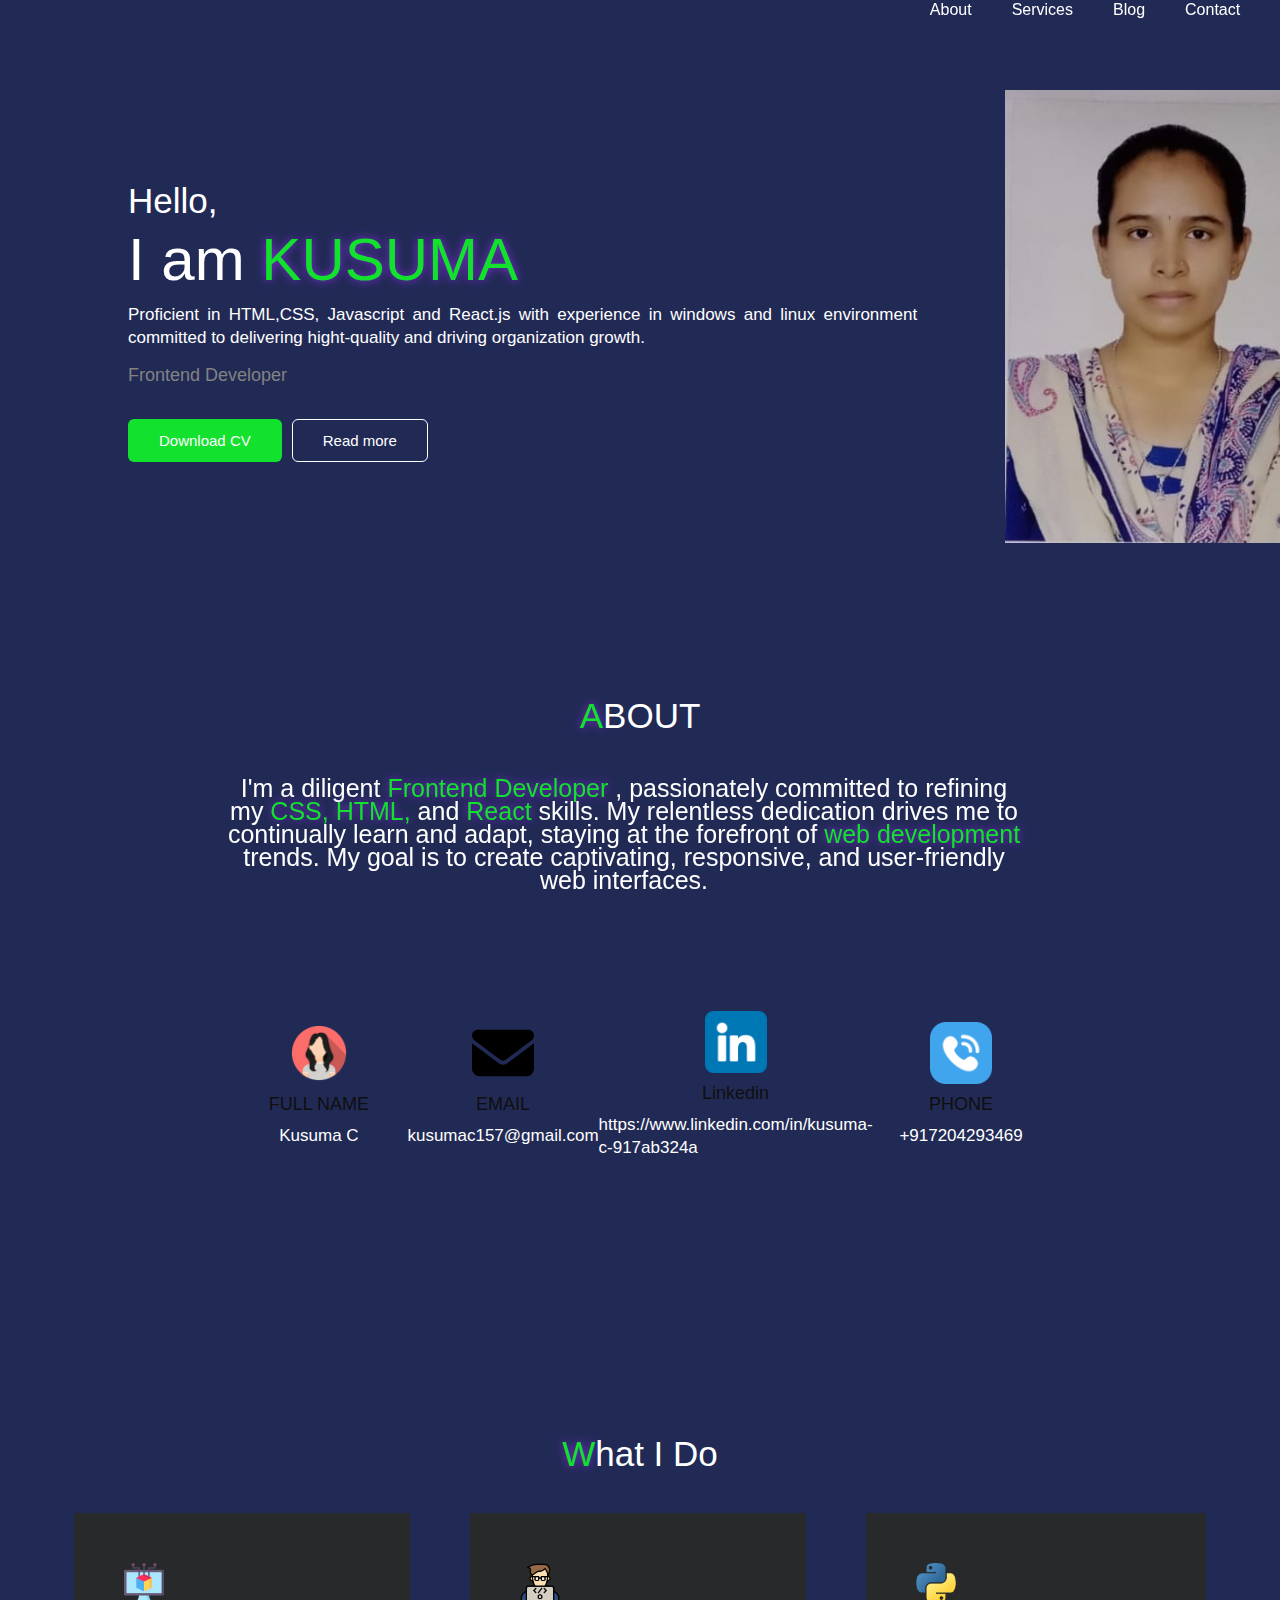
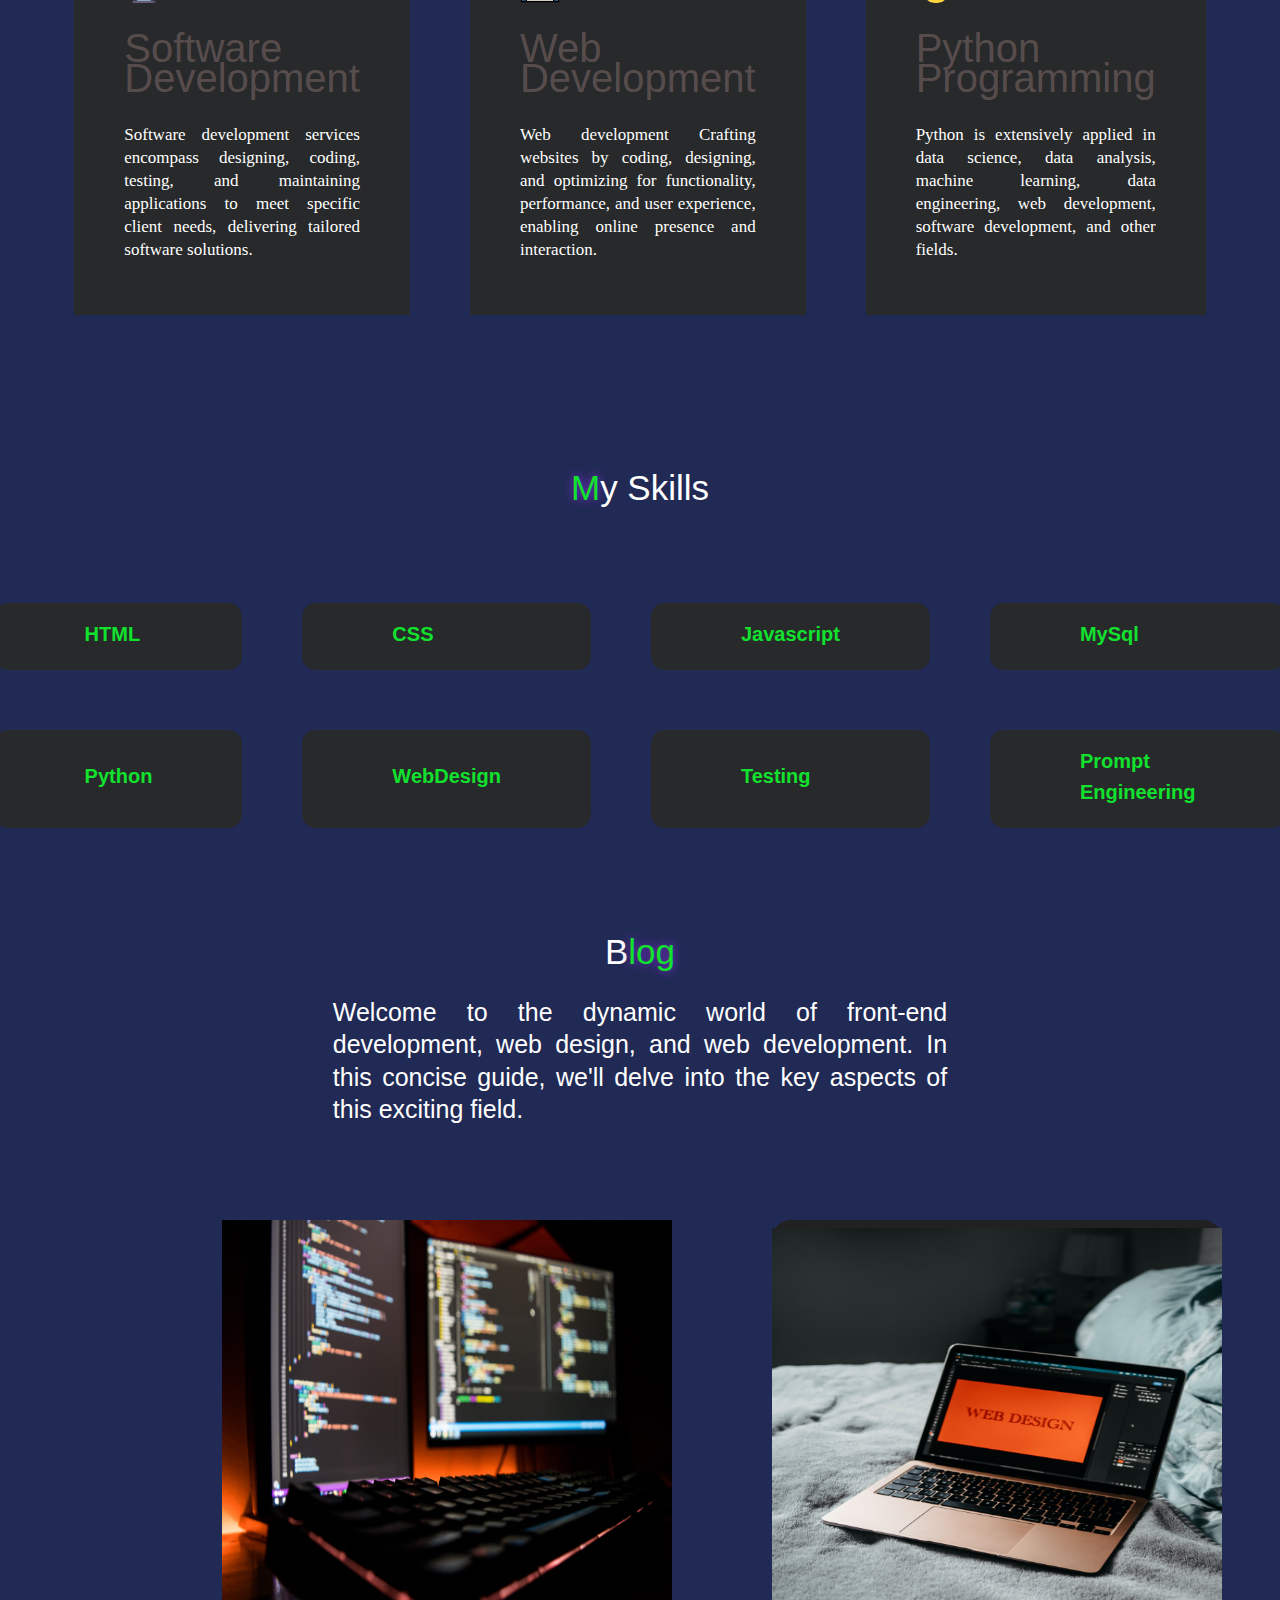
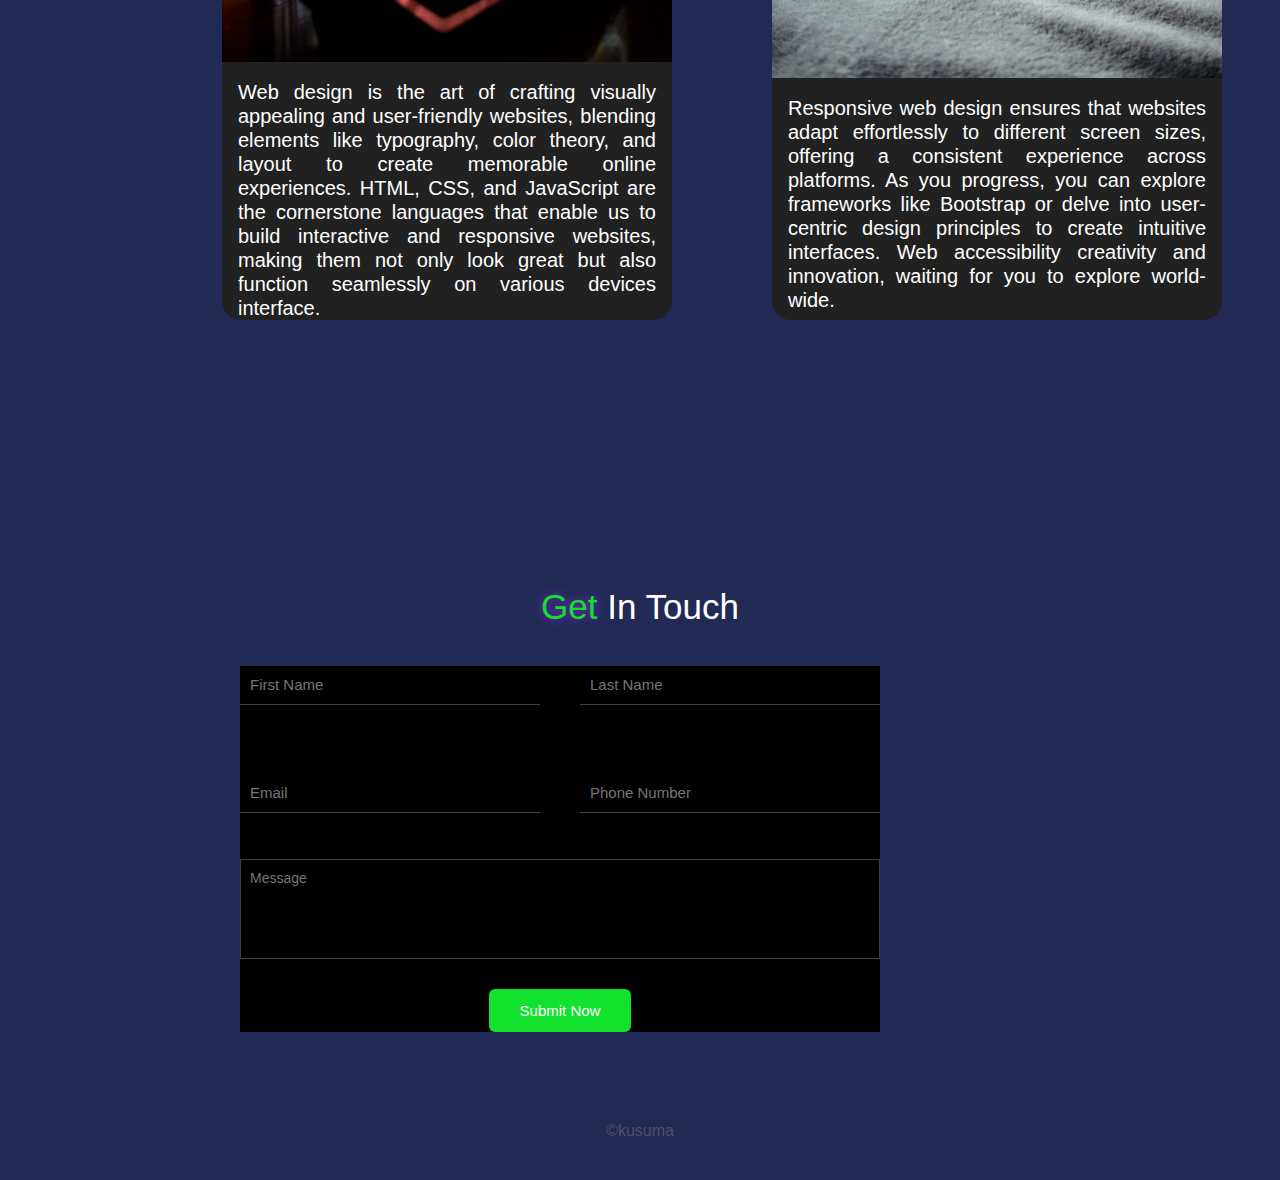
==== commit a4fc3e03: "Update index.html" ====
--- a/index.html
+++ b/index.html
@@ -198,15 +198,15 @@
         <div class="contact-container container">
             <form>
                 <div class="form-top">
-                    <input type="text" placeholder="  First Name" required>
+                    <input type="text" placeholder="First Name" required>
                     <input type="text" placeholder="Last Name" required>
                     <input type="email" placeholder="Email" required>
                     <input type="number" placeholder="Phone Number" required>
 
                 </div>
                 <div class="form-bottom">
-                    <textarea name="message" placeholder="message"></textarea>
-                    <button type="submit" class="btn btn-primary">Submit Now</button>
+                    <textarea name="message" placeholder="Message"></textarea>
+                    <button type="submit" class="btn btn-primary" id="submit">Submit Now</button>
                 </div>
             </form>
         </div>
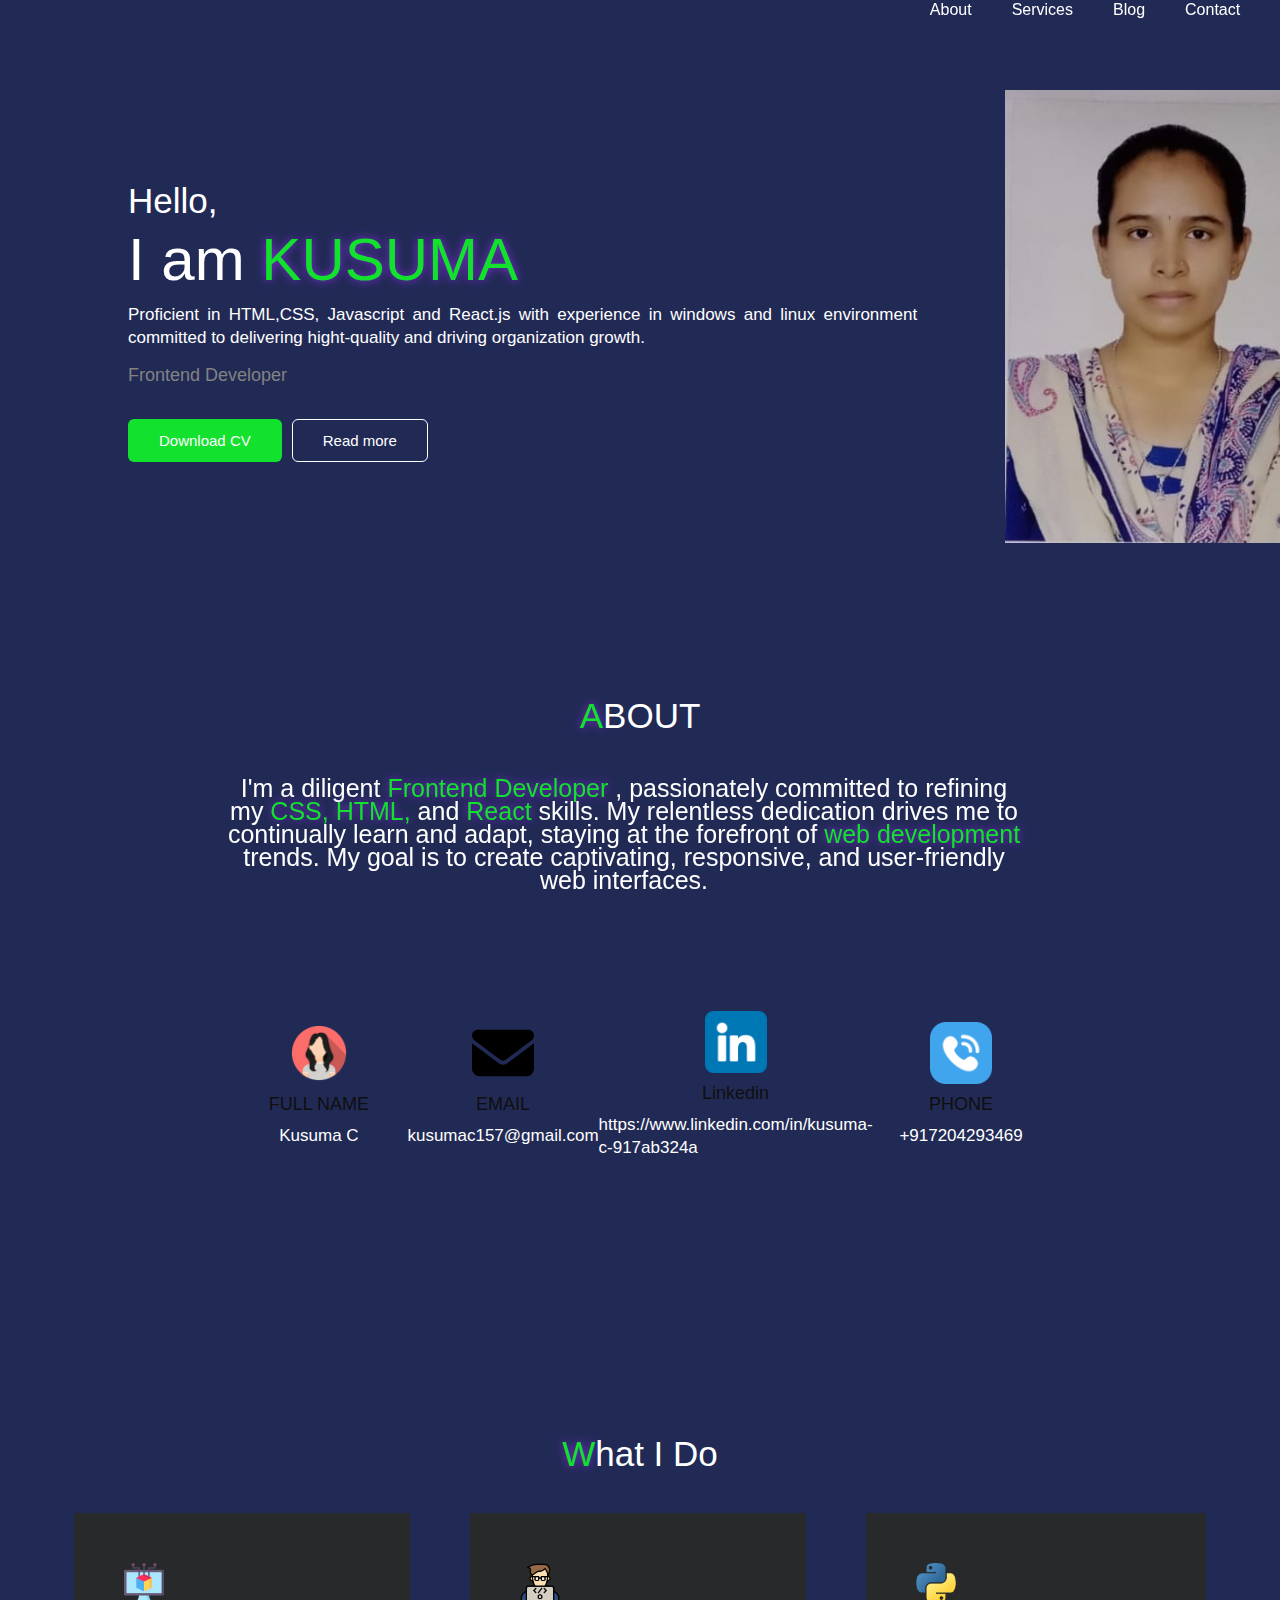
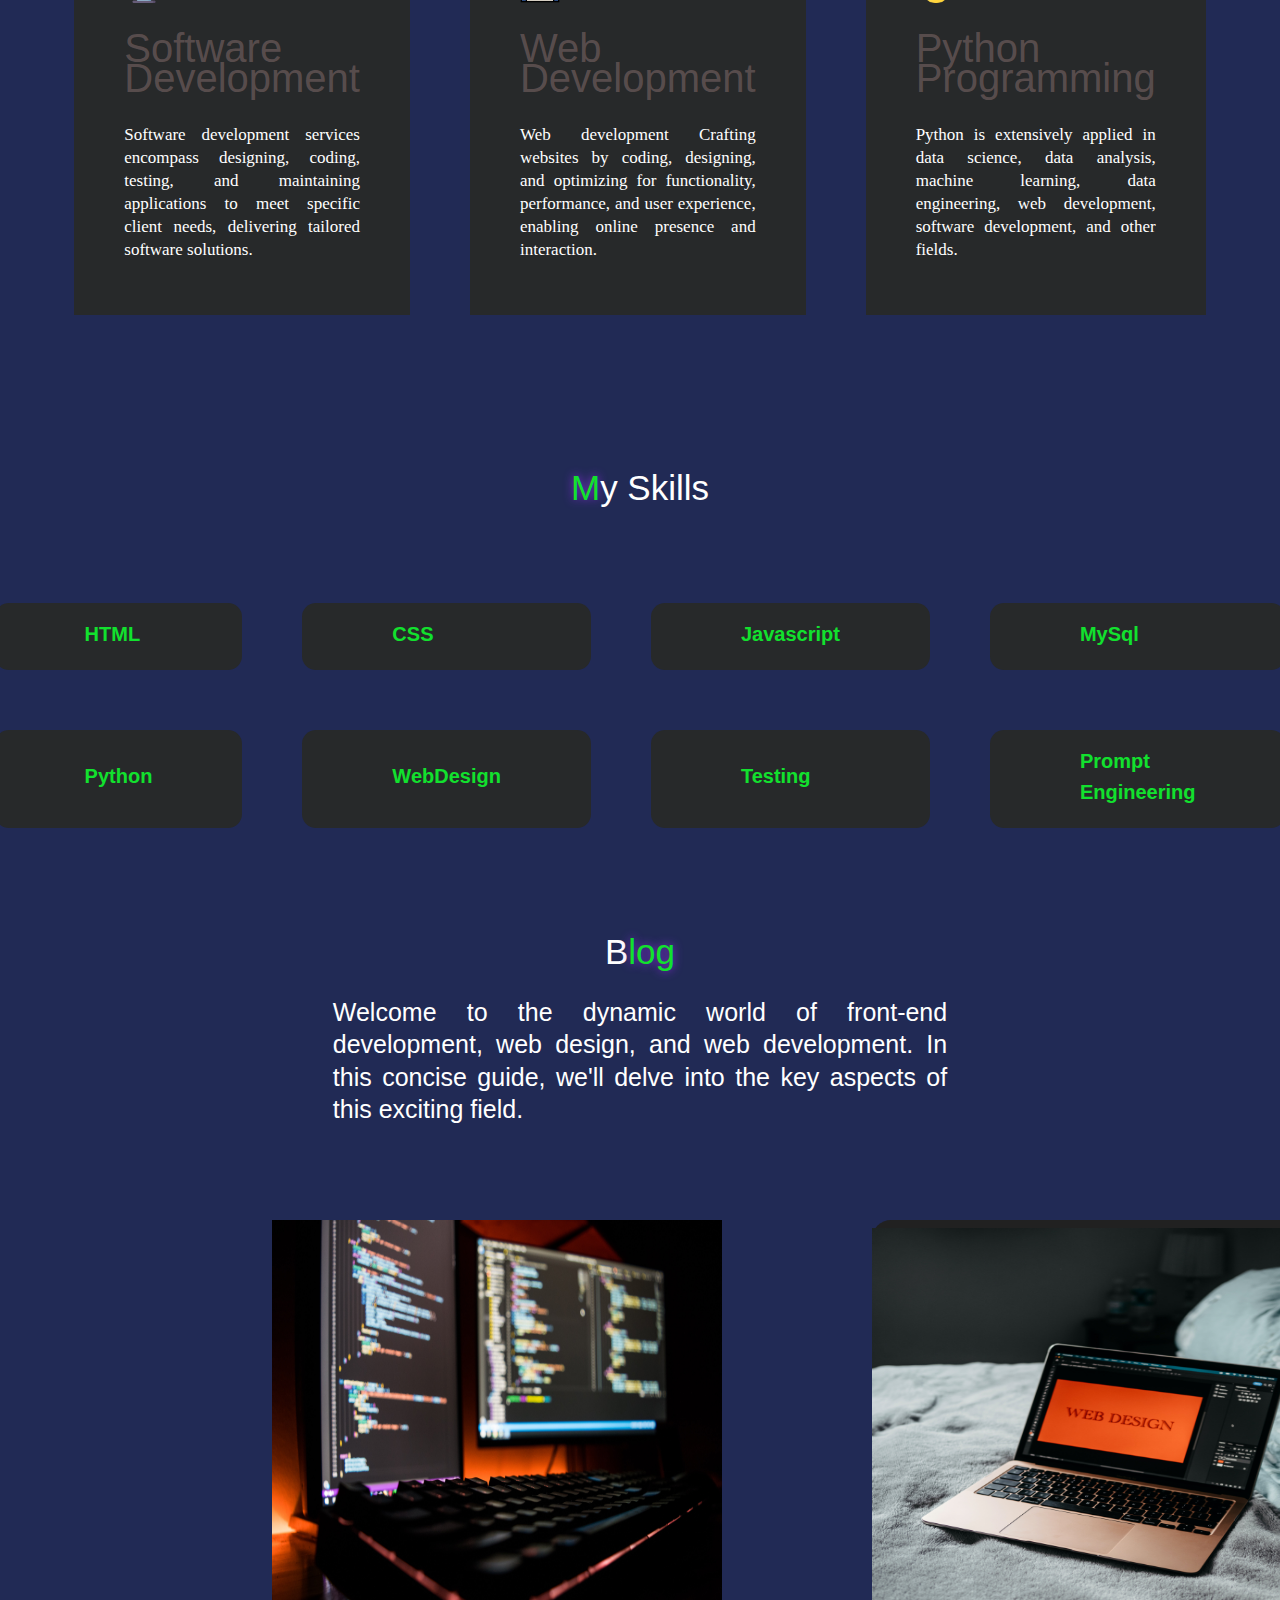
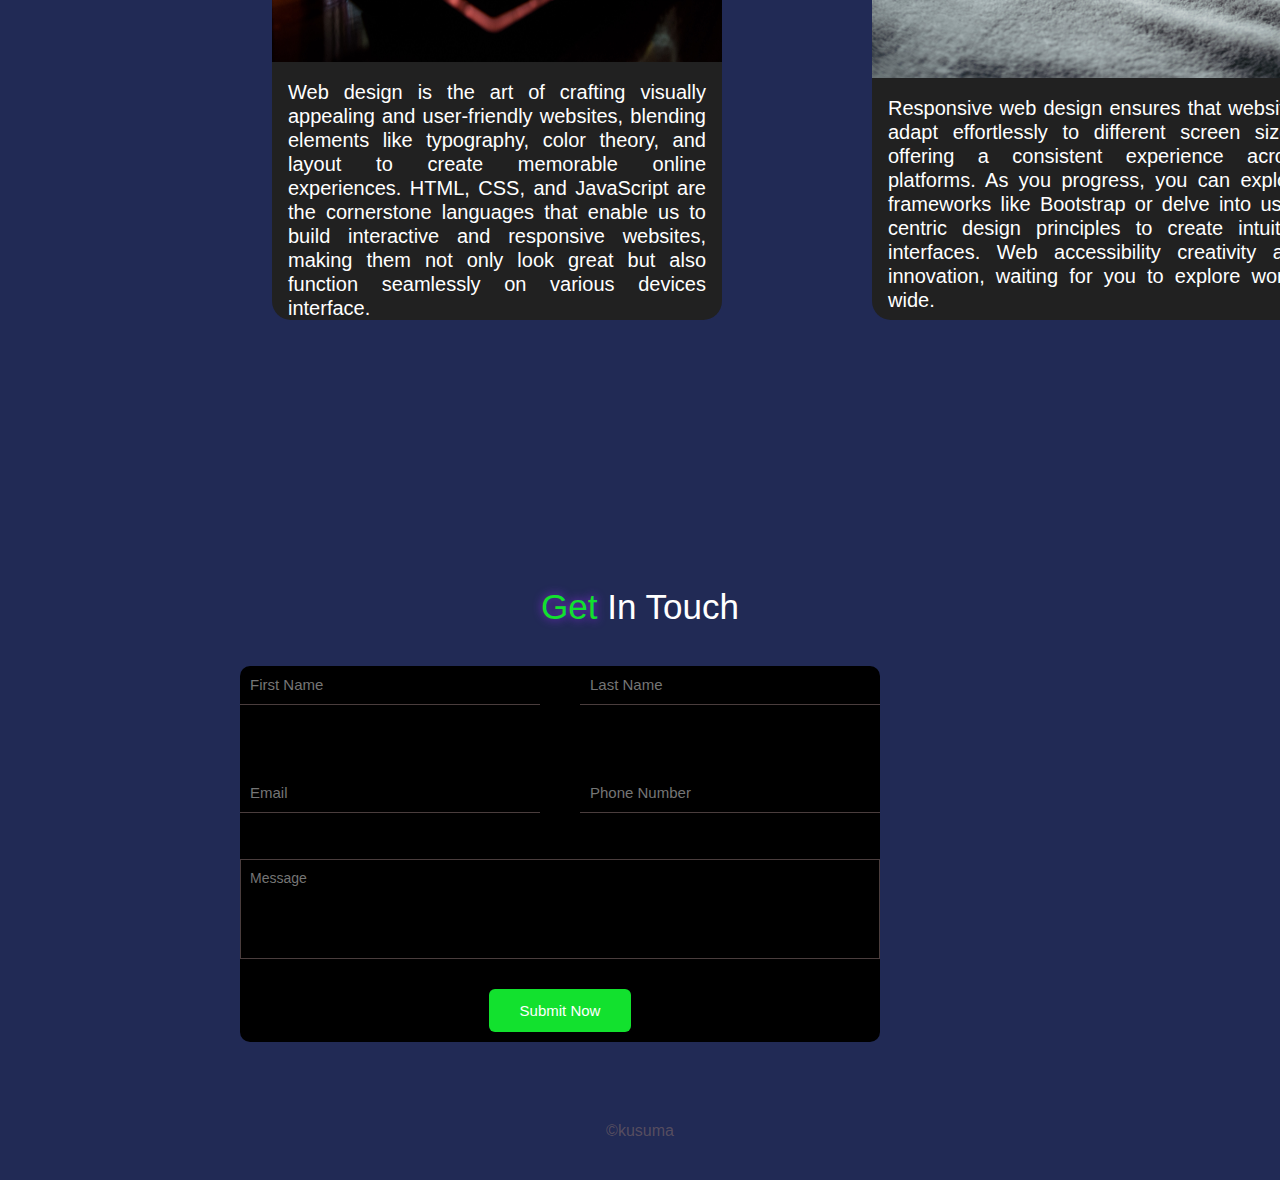
==== commit a33d14f9: "Update index.html" ====
--- a/index.html
+++ b/index.html
@@ -196,7 +196,11 @@
     <section id="Contact">
         <h1> <span>Get</span> In Touch</h1>
         <div class="contact-container container">
-            <form>
+        
+                <form action="https://api.web3forms.com/submit" method="POST">
+
+    <!-- Replace with your Access Key -->
+    <input type="hidden" name="access_key" value="9f3b0e07-4001-4f54-83ef-edeb38c11377">
                 <div class="form-top">
                     <input type="text" placeholder="First Name" required>
                     <input type="text" placeholder="Last Name" required>
--- a/port.css
+++ b/port.css
@@ -312,6 +312,9 @@
   font-size: 25px;
   line-height: 1.3;
 }
+ #Blog .row .content .card {
+    margin-left: 100px;
+  }
 
 .content .card {
   width: 500px;
@@ -359,7 +362,15 @@
 
 .contact-container {
   margin-top: 40px;
-
+}
+
+.contact-container form {
+  border-radius: 10px;
+}
+
+
+.form-bottom #submit {
+  margin-bottom: 10px;
 }
 
 form {
@@ -549,9 +560,14 @@
     text-align: justify;
   }
 
+  #Blog .row .header h1 {
+    margin-right: 100px;
+  }
+
   #Blog .content {
     display: flex;
     flex-direction: column;
+    align-items: center;
   }
 
   .content .card {
